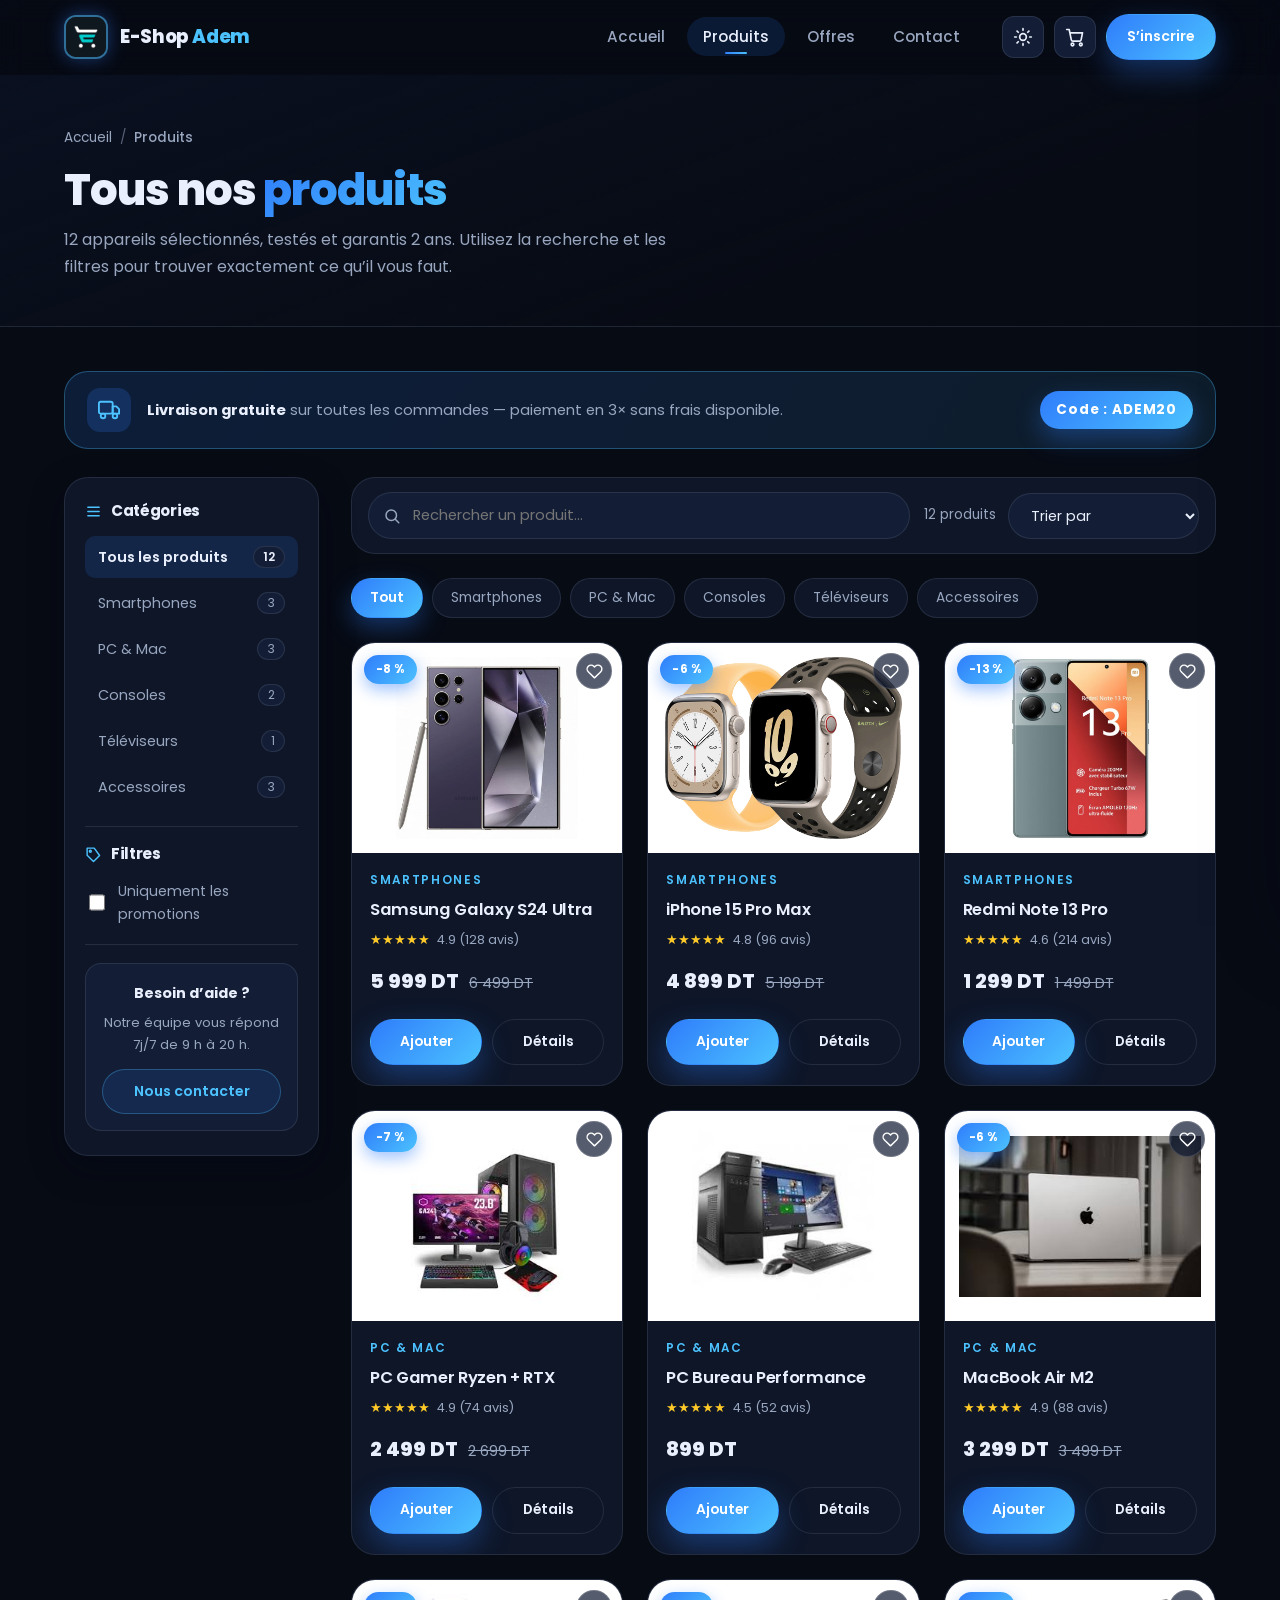
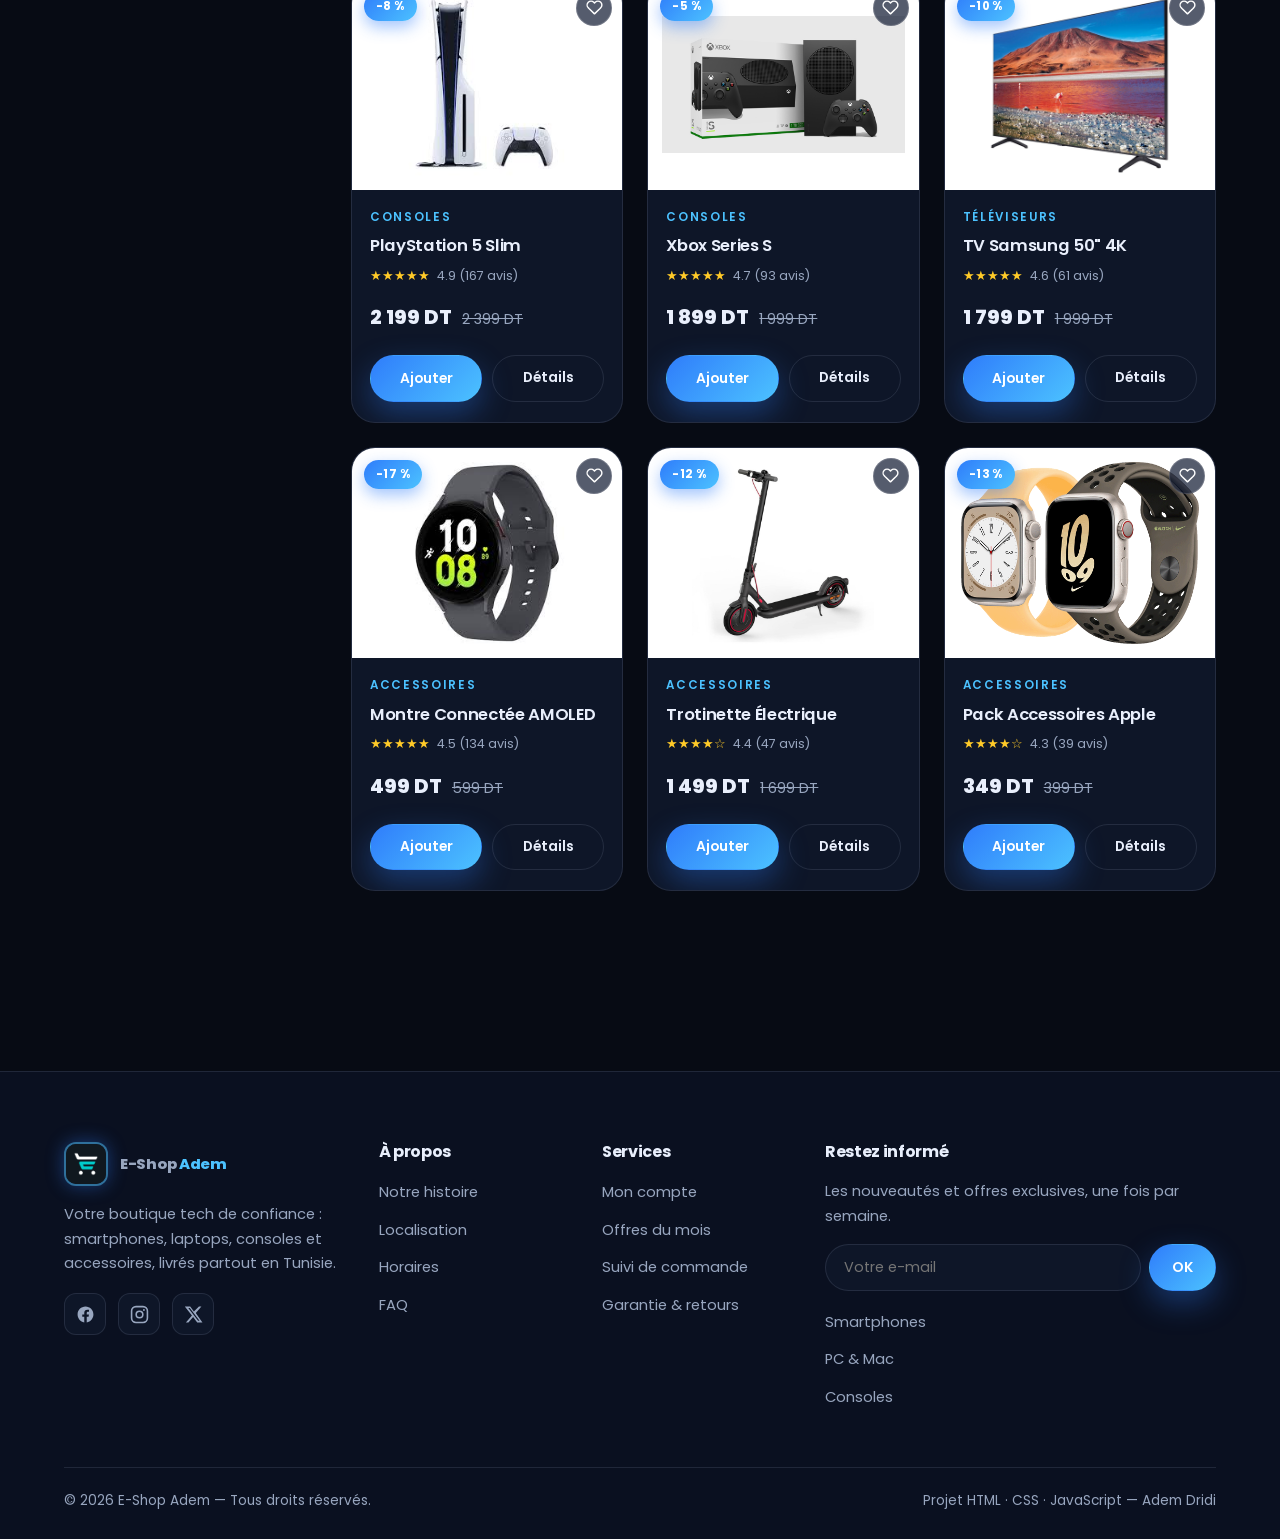
==== produits.html @ 3bc14417 "E-Shop Adem : boutique e-commerce HTML/CSS/JS (panier, filtres, theme, avis)" ====
<!DOCTYPE html>
<html lang="fr" data-theme="dark">
<head>
  <meta charset="UTF-8">
  <meta name="viewport" content="width=device-width, initial-scale=1.0">
  <title>Produits — E-Shop Adem</title>
  <meta name="description" content="Parcourez le catalogue E-Shop Adem : smartphones, PC & Mac, consoles, téléviseurs et accessoires. Filtrez, recherchez et ajoutez au panier.">
  <link rel="icon" href="images/logo.png" type="image/png">
  <link rel="stylesheet" href="css/styles.css">
  <script>try{var t=localStorage.getItem("eshop_theme");if(t)document.documentElement.dataset.theme=JSON.parse(t);}catch(e){}</script>
  <link rel="stylesheet" href="css/produits.css">
</head>
<body>

  <!-- ================= NAV ================= -->
  <nav class="navbar">
    <div class="container nav-inner">
      <a href="index.html" class="brand">
        <span class="brand-logo"><img src="images/logo.png" alt="Logo E-Shop Adem"></span>
        <span class="brand-name">E-Shop <span class="accent">Adem</span></span>
      </a>

      <ul class="nav-links">
        <li><a href="index.html">Accueil</a></li>
        <li><a class="active" href="produits.html">Produits</a></li>
        <li><a href="offre.html">Offres</a></li>
        <li><a href="#contact">Contact</a></li>
      </ul>

      <div class="nav-actions">
        <button class="icon-btn" id="themeToggle" aria-label="Changer de thème"></button>
        <button class="icon-btn" id="cartOpen" aria-label="Ouvrir le panier">
          <svg viewBox="0 0 24 24" fill="none" stroke="currentColor" stroke-width="2" stroke-linecap="round" stroke-linejoin="round"><circle cx="9" cy="21" r="1.6"/><circle cx="19" cy="21" r="1.6"/><path d="M2 3h3l2.6 12.4a2 2 0 0 0 2 1.6h7.7a2 2 0 0 0 2-1.6L21 7H6"/></svg>
          <span class="cart-badge" id="cartBadge">0</span>
        </button>
        <a href="inscription.html" class="btn btn-primary btn-sm">S’inscrire</a>
        <button class="icon-btn burger" id="burger" data-icon='<svg viewBox="0 0 24 24" fill="none" stroke="currentColor" stroke-width="2" stroke-linecap="round"><path d="M3 6h18M3 12h18M3 18h18"/></svg>' aria-label="Menu" aria-expanded="false">
          <svg viewBox="0 0 24 24" fill="none" stroke="currentColor" stroke-width="2" stroke-linecap="round"><path d="M3 6h18M3 12h18M3 18h18"/></svg>
        </button>
      </div>
    </div>
  </nav>

  <!-- ================= EN-TÊTE ================= -->
  <header class="page-head">
    <div class="container">
      <nav class="breadcrumb" aria-label="Fil d’ariane">
        <a href="index.html">Accueil</a><span>/</span><strong style="font-weight:500">Produits</strong>
      </nav>
      <h1>Tous nos <span class="grad-text">produits</span></h1>
      <p>12 appareils sélectionnés, testés et garantis 2 ans. Utilisez la recherche et les filtres pour trouver exactement ce qu’il vous faut.</p>
    </div>
  </header>

  <!-- ================= BOUTIQUE ================= -->
  <section class="section" style="padding-top:44px">
    <div class="container">

      <div class="shop-banner reveal">
        <span class="sb-ic">
          <svg viewBox="0 0 24 24" fill="none" stroke="currentColor" stroke-width="2" stroke-linecap="round" stroke-linejoin="round"><rect x="1" y="3" width="15" height="13" rx="2"/><path d="M16 8h4l3 3v5h-7z"/><circle cx="5.5" cy="18.5" r="2.5"/><circle cx="18.5" cy="18.5" r="2.5"/></svg>
        </span>
        <p><b>Livraison gratuite</b> sur toutes les commandes — paiement en 3× sans frais disponible.</p>
        <span class="sb-code">Code : ADEM20</span>
      </div>

      <div class="shop-layout">

        <!-- Sidebar -->
        <aside class="sidebar reveal">
          <h3>
            <svg viewBox="0 0 24 24" fill="none" stroke="currentColor" stroke-width="2" stroke-linecap="round" stroke-linejoin="round"><path d="M4 6h16M4 12h16M4 18h16"/></svg>
            Catégories
          </h3>
          <ul class="side-list">
            <li><button class="on" data-filter="all">Tous les produits <span class="n">12</span></button></li>
            <li><button data-filter="smartphones">Smartphones <span class="n">3</span></button></li>
            <li><button data-filter="pc">PC &amp; Mac <span class="n">3</span></button></li>
            <li><button data-filter="consoles">Consoles <span class="n">2</span></button></li>
            <li><button data-filter="tv">Téléviseurs <span class="n">1</span></button></li>
            <li><button data-filter="accessoires">Accessoires <span class="n">3</span></button></li>
          </ul>

          <div class="side-sep"></div>

          <h3>
            <svg viewBox="0 0 24 24" fill="none" stroke="currentColor" stroke-width="2" stroke-linecap="round" stroke-linejoin="round"><path d="M20.6 13.4 12 22l-9-9V3h10z"/><circle cx="7.5" cy="7.5" r="1.4"/></svg>
            Filtres
          </h3>
          <label class="side-promo">
            <input type="checkbox" id="promoOnly">
            Uniquement les promotions
          </label>

          <div class="side-sep"></div>

          <div class="side-help">
            <b>Besoin d’aide ?</b>
            <p>Notre équipe vous répond 7j/7 de 9 h à 20 h.</p>
            <a href="#contact" class="btn btn-soft btn-sm btn-block">Nous contacter</a>
          </div>
        </aside>

        <!-- Grille -->
        <div>
          <div class="toolbar">
            <div class="search-box">
              <svg viewBox="0 0 24 24" fill="none" stroke="currentColor" stroke-width="2" stroke-linecap="round"><circle cx="11" cy="11" r="7"/><path d="m21 21-4.3-4.3"/></svg>
              <input type="search" id="searchInput" placeholder="Rechercher un produit…" aria-label="Rechercher un produit">
            </div>
            <div class="toolbar-right">
              <span class="result-count" id="resultCount">12 produits</span>
              <select id="sortSelect" aria-label="Trier">
                <option value="default">Trier par</option>
                <option value="asc">Prix croissant</option>
                <option value="desc">Prix décroissant</option>
                <option value="name">Nom A → Z</option>
              </select>
            </div>
          </div>

          <div class="chips">
            <button class="chip on" data-filter="all">Tout</button>
            <button class="chip" data-filter="smartphones">Smartphones</button>
            <button class="chip" data-filter="pc">PC &amp; Mac</button>
            <button class="chip" data-filter="consoles">Consoles</button>
            <button class="chip" data-filter="tv">Téléviseurs</button>
            <button class="chip" data-filter="accessoires">Accessoires</button>
          </div>

          <div class="products-grid" id="productsGrid">

            <article class="product-card reveal" data-name="Samsung Galaxy S24 Ultra" data-cat="smartphones" data-price="5999" data-promo="1">
              <div class="pc-media">
                <span class="pc-badge">-8 %</span>
                <button class="pc-wish" type="button" aria-label="Favoris"><svg viewBox="0 0 24 24" fill="none" stroke="currentColor" stroke-width="2" stroke-linecap="round" stroke-linejoin="round"><path d="M20.8 4.6a5.5 5.5 0 0 0-7.8 0L12 5.7l-1-1.1a5.5 5.5 0 0 0-7.8 7.8l1 1.1L12 21l7.8-7.5 1-1.1a5.5 5.5 0 0 0 0-7.8z"/></svg></button>
                <a class="pc-link" href="produit.html?p=samsung" aria-label="Voir le produit"></a>
                <img src="images/samsung.jpg" alt="Samsung Galaxy S24 Ultra">
              </div>
              <div class="pc-body">
                <span class="pc-cat">Smartphones</span>
                <h3 class="pc-title">Samsung Galaxy S24 Ultra</h3>
                <div class="pc-rating"><span class="stars">★★★★★</span> 4.9 (128 avis)</div>
                <div class="pc-price"><span class="now">5 999 DT</span><span class="old">6 499 DT</span></div>
                <div class="pc-actions">
                  <button class="btn btn-primary" data-add-cart="samsung" data-name="Samsung Galaxy S24 Ultra" data-price="5999" data-img="images/samsung.jpg">Ajouter</button>
                  <a class="btn btn-ghost" href="produit.html?p=samsung">Détails</a>
                </div>
              </div>
            </article>

            <article class="product-card reveal" data-delay="1" data-name="iPhone 15 Pro Max" data-cat="smartphones" data-price="4899" data-promo="1">
              <div class="pc-media">
                <span class="pc-badge">-6 %</span>
                <button class="pc-wish" type="button" aria-label="Favoris"><svg viewBox="0 0 24 24" fill="none" stroke="currentColor" stroke-width="2" stroke-linecap="round" stroke-linejoin="round"><path d="M20.8 4.6a5.5 5.5 0 0 0-7.8 0L12 5.7l-1-1.1a5.5 5.5 0 0 0-7.8 7.8l1 1.1L12 21l7.8-7.5 1-1.1a5.5 5.5 0 0 0 0-7.8z"/></svg></button>
                <a class="pc-link" href="produit.html?p=iphone15" aria-label="Voir le produit"></a>
                <img src="images/apple.png" alt="iPhone 15 Pro Max">
              </div>
              <div class="pc-body">
                <span class="pc-cat">Smartphones</span>
                <h3 class="pc-title">iPhone 15 Pro Max</h3>
                <div class="pc-rating"><span class="stars">★★★★★</span> 4.8 (96 avis)</div>
                <div class="pc-price"><span class="now">4 899 DT</span><span class="old">5 199 DT</span></div>
                <div class="pc-actions">
                  <button class="btn btn-primary" data-add-cart="iphone15" data-name="iPhone 15 Pro Max" data-price="4899" data-img="images/apple.png">Ajouter</button>
                  <a class="btn btn-ghost" href="produit.html?p=iphone15">Détails</a>
                </div>
              </div>
            </article>

            <article class="product-card reveal" data-delay="2" data-name="Redmi Note 13 Pro" data-cat="smartphones" data-price="1299" data-promo="1">
              <div class="pc-media">
                <span class="pc-badge">-13 %</span>
                <button class="pc-wish" type="button" aria-label="Favoris"><svg viewBox="0 0 24 24" fill="none" stroke="currentColor" stroke-width="2" stroke-linecap="round" stroke-linejoin="round"><path d="M20.8 4.6a5.5 5.5 0 0 0-7.8 0L12 5.7l-1-1.1a5.5 5.5 0 0 0-7.8 7.8l1 1.1L12 21l7.8-7.5 1-1.1a5.5 5.5 0 0 0 0-7.8z"/></svg></button>
                <a class="pc-link" href="produit.html?p=redmi" aria-label="Voir le produit"></a>
                <img src="images/redmi.jpg" alt="Redmi Note 13 Pro">
              </div>
              <div class="pc-body">
                <span class="pc-cat">Smartphones</span>
                <h3 class="pc-title">Redmi Note 13 Pro</h3>
                <div class="pc-rating"><span class="stars">★★★★★</span> 4.6 (214 avis)</div>
                <div class="pc-price"><span class="now">1 299 DT</span><span class="old">1 499 DT</span></div>
                <div class="pc-actions">
                  <button class="btn btn-primary" data-add-cart="redmi" data-name="Redmi Note 13 Pro" data-price="1299" data-img="images/redmi.jpg">Ajouter</button>
                  <a class="btn btn-ghost" href="produit.html?p=redmi">Détails</a>
                </div>
              </div>
            </article>

            <article class="product-card reveal" data-delay="3" data-name="PC Gamer Ryzen + RTX" data-cat="pc" data-price="2499" data-promo="1">
              <div class="pc-media">
                <span class="pc-badge">-7 %</span>
                <button class="pc-wish" type="button" aria-label="Favoris"><svg viewBox="0 0 24 24" fill="none" stroke="currentColor" stroke-width="2" stroke-linecap="round" stroke-linejoin="round"><path d="M20.8 4.6a5.5 5.5 0 0 0-7.8 0L12 5.7l-1-1.1a5.5 5.5 0 0 0-7.8 7.8l1 1.1L12 21l7.8-7.5 1-1.1a5.5 5.5 0 0 0 0-7.8z"/></svg></button>
                <a class="pc-link" href="produit.html?p=pcgamer" aria-label="Voir le produit"></a>
                <img src="images/pc_gamer.jpeg" alt="PC Gamer Ryzen + RTX">
              </div>
              <div class="pc-body">
                <span class="pc-cat">PC &amp; Mac</span>
                <h3 class="pc-title">PC Gamer Ryzen + RTX</h3>
                <div class="pc-rating"><span class="stars">★★★★★</span> 4.9 (74 avis)</div>
                <div class="pc-price"><span class="now">2 499 DT</span><span class="old">2 699 DT</span></div>
                <div class="pc-actions">
                  <button class="btn btn-primary" data-add-cart="pcgamer" data-name="PC Gamer Ryzen + RTX" data-price="2499" data-img="images/pc_gamer.jpeg">Ajouter</button>
                  <a class="btn btn-ghost" href="produit.html?p=pcgamer">Détails</a>
                </div>
              </div>
            </article>

            <article class="product-card reveal" data-name="PC Bureau Performance" data-cat="pc" data-price="899" data-promo="0">
              <div class="pc-media">
                <button class="pc-wish" type="button" aria-label="Favoris"><svg viewBox="0 0 24 24" fill="none" stroke="currentColor" stroke-width="2" stroke-linecap="round" stroke-linejoin="round"><path d="M20.8 4.6a5.5 5.5 0 0 0-7.8 0L12 5.7l-1-1.1a5.5 5.5 0 0 0-7.8 7.8l1 1.1L12 21l7.8-7.5 1-1.1a5.5 5.5 0 0 0 0-7.8z"/></svg></button>
                <a class="pc-link" href="produit.html?p=pcbureau" aria-label="Voir le produit"></a>
                <img src="images/pc_bureau.jpeg" alt="PC Bureau Performance">
              </div>
              <div class="pc-body">
                <span class="pc-cat">PC &amp; Mac</span>
                <h3 class="pc-title">PC Bureau Performance</h3>
                <div class="pc-rating"><span class="stars">★★★★★</span> 4.5 (52 avis)</div>
                <div class="pc-price"><span class="now">899 DT</span></div>
                <div class="pc-actions">
                  <button class="btn btn-primary" data-add-cart="pcbureau" data-name="PC Bureau Performance" data-price="899" data-img="images/pc_bureau.jpeg">Ajouter</button>
                  <a class="btn btn-ghost" href="produit.html?p=pcbureau">Détails</a>
                </div>
              </div>
            </article>

            <article class="product-card reveal" data-delay="1" data-name="MacBook Air M2" data-cat="pc" data-price="3299" data-promo="1">
              <div class="pc-media">
                <span class="pc-badge">-6 %</span>
                <button class="pc-wish" type="button" aria-label="Favoris"><svg viewBox="0 0 24 24" fill="none" stroke="currentColor" stroke-width="2" stroke-linecap="round" stroke-linejoin="round"><path d="M20.8 4.6a5.5 5.5 0 0 0-7.8 0L12 5.7l-1-1.1a5.5 5.5 0 0 0-7.8 7.8l1 1.1L12 21l7.8-7.5 1-1.1a5.5 5.5 0 0 0 0-7.8z"/></svg></button>
                <a class="pc-link" href="produit.html?p=mac" aria-label="Voir le produit"></a>
                <img src="images/mac.jpeg" alt="MacBook Air M2">
              </div>
              <div class="pc-body">
                <span class="pc-cat">PC &amp; Mac</span>
                <h3 class="pc-title">MacBook Air M2</h3>
                <div class="pc-rating"><span class="stars">★★★★★</span> 4.9 (88 avis)</div>
                <div class="pc-price"><span class="now">3 299 DT</span><span class="old">3 499 DT</span></div>
                <div class="pc-actions">
                  <button class="btn btn-primary" data-add-cart="mac" data-name="MacBook Air M2" data-price="3299" data-img="images/mac.jpeg">Ajouter</button>
                  <a class="btn btn-ghost" href="produit.html?p=mac">Détails</a>
                </div>
              </div>
            </article>

            <article class="product-card reveal" data-delay="2" data-name="PlayStation 5 Slim" data-cat="consoles" data-price="2199" data-promo="1">
              <div class="pc-media">
                <span class="pc-badge">-8 %</span>
                <button class="pc-wish" type="button" aria-label="Favoris"><svg viewBox="0 0 24 24" fill="none" stroke="currentColor" stroke-width="2" stroke-linecap="round" stroke-linejoin="round"><path d="M20.8 4.6a5.5 5.5 0 0 0-7.8 0L12 5.7l-1-1.1a5.5 5.5 0 0 0-7.8 7.8l1 1.1L12 21l7.8-7.5 1-1.1a5.5 5.5 0 0 0 0-7.8z"/></svg></button>
                <a class="pc-link" href="produit.html?p=ps5" aria-label="Voir le produit"></a>
                <img src="images/play.jpeg" alt="PlayStation 5 Slim">
              </div>
              <div class="pc-body">
                <span class="pc-cat">Consoles</span>
                <h3 class="pc-title">PlayStation 5 Slim</h3>
                <div class="pc-rating"><span class="stars">★★★★★</span> 4.9 (167 avis)</div>
                <div class="pc-price"><span class="now">2 199 DT</span><span class="old">2 399 DT</span></div>
                <div class="pc-actions">
                  <button class="btn btn-primary" data-add-cart="ps5" data-name="PlayStation 5 Slim" data-price="2199" data-img="images/play.jpeg">Ajouter</button>
                  <a class="btn btn-ghost" href="produit.html?p=ps5">Détails</a>
                </div>
              </div>
            </article>

            <article class="product-card reveal" data-delay="3" data-name="Xbox Series S" data-cat="consoles" data-price="1899" data-promo="1">
              <div class="pc-media">
                <span class="pc-badge">-5 %</span>
                <button class="pc-wish" type="button" aria-label="Favoris"><svg viewBox="0 0 24 24" fill="none" stroke="currentColor" stroke-width="2" stroke-linecap="round" stroke-linejoin="round"><path d="M20.8 4.6a5.5 5.5 0 0 0-7.8 0L12 5.7l-1-1.1a5.5 5.5 0 0 0-7.8 7.8l1 1.1L12 21l7.8-7.5 1-1.1a5.5 5.5 0 0 0 0-7.8z"/></svg></button>
                <a class="pc-link" href="produit.html?p=xbox" aria-label="Voir le produit"></a>
                <img src="images/xbox.jpg" alt="Xbox Series S">
              </div>
              <div class="pc-body">
                <span class="pc-cat">Consoles</span>
                <h3 class="pc-title">Xbox Series S</h3>
                <div class="pc-rating"><span class="stars">★★★★★</span> 4.7 (93 avis)</div>
                <div class="pc-price"><span class="now">1 899 DT</span><span class="old">1 999 DT</span></div>
                <div class="pc-actions">
                  <button class="btn btn-primary" data-add-cart="xbox" data-name="Xbox Series S" data-price="1899" data-img="images/xbox.jpg">Ajouter</button>
                  <a class="btn btn-ghost" href="produit.html?p=xbox">Détails</a>
                </div>
              </div>
            </article>

            <article class="product-card reveal" data-name="TV Samsung 50 pouces 4K" data-cat="tv" data-price="1799" data-promo="1">
              <div class="pc-media">
                <span class="pc-badge">-10 %</span>
                <button class="pc-wish" type="button" aria-label="Favoris"><svg viewBox="0 0 24 24" fill="none" stroke="currentColor" stroke-width="2" stroke-linecap="round" stroke-linejoin="round"><path d="M20.8 4.6a5.5 5.5 0 0 0-7.8 0L12 5.7l-1-1.1a5.5 5.5 0 0 0-7.8 7.8l1 1.1L12 21l7.8-7.5 1-1.1a5.5 5.5 0 0 0 0-7.8z"/></svg></button>
                <a class="pc-link" href="produit.html?p=tv" aria-label="Voir le produit"></a>
                <img src="images/tv.jpg" alt="TV Samsung 50 pouces 4K">
              </div>
              <div class="pc-body">
                <span class="pc-cat">Téléviseurs</span>
                <h3 class="pc-title">TV Samsung 50" 4K</h3>
                <div class="pc-rating"><span class="stars">★★★★★</span> 4.6 (61 avis)</div>
                <div class="pc-price"><span class="now">1 799 DT</span><span class="old">1 999 DT</span></div>
                <div class="pc-actions">
                  <button class="btn btn-primary" data-add-cart="tv" data-name="TV Samsung 50&quot; 4K" data-price="1799" data-img="images/tv.jpg">Ajouter</button>
                  <a class="btn btn-ghost" href="produit.html?p=tv">Détails</a>
                </div>
              </div>
            </article>

            <article class="product-card reveal" data-delay="1" data-name="Montre Connectée AMOLED" data-cat="accessoires" data-price="499" data-promo="1">
              <div class="pc-media">
                <span class="pc-badge">-17 %</span>
                <button class="pc-wish" type="button" aria-label="Favoris"><svg viewBox="0 0 24 24" fill="none" stroke="currentColor" stroke-width="2" stroke-linecap="round" stroke-linejoin="round"><path d="M20.8 4.6a5.5 5.5 0 0 0-7.8 0L12 5.7l-1-1.1a5.5 5.5 0 0 0-7.8 7.8l1 1.1L12 21l7.8-7.5 1-1.1a5.5 5.5 0 0 0 0-7.8z"/></svg></button>
                <a class="pc-link" href="produit.html?p=montre" aria-label="Voir le produit"></a>
                <img src="images/watch.jpeg" alt="Montre Connectée">
              </div>
              <div class="pc-body">
                <span class="pc-cat">Accessoires</span>
                <h3 class="pc-title">Montre Connectée AMOLED</h3>
                <div class="pc-rating"><span class="stars">★★★★★</span> 4.5 (134 avis)</div>
                <div class="pc-price"><span class="now">499 DT</span><span class="old">599 DT</span></div>
                <div class="pc-actions">
                  <button class="btn btn-primary" data-add-cart="montre" data-name="Montre Connectée AMOLED" data-price="499" data-img="images/watch.jpeg">Ajouter</button>
                  <a class="btn btn-ghost" href="produit.html?p=montre">Détails</a>
                </div>
              </div>
            </article>

            <article class="product-card reveal" data-delay="2" data-name="Trotinette Électrique" data-cat="accessoires" data-price="1499" data-promo="1">
              <div class="pc-media">
                <span class="pc-badge">-12 %</span>
                <button class="pc-wish" type="button" aria-label="Favoris"><svg viewBox="0 0 24 24" fill="none" stroke="currentColor" stroke-width="2" stroke-linecap="round" stroke-linejoin="round"><path d="M20.8 4.6a5.5 5.5 0 0 0-7.8 0L12 5.7l-1-1.1a5.5 5.5 0 0 0-7.8 7.8l1 1.1L12 21l7.8-7.5 1-1.1a5.5 5.5 0 0 0 0-7.8z"/></svg></button>
                <a class="pc-link" href="produit.html?p=trotinette" aria-label="Voir le produit"></a>
                <img src="images/trotinette.jpg" alt="Trotinette Électrique">
              </div>
              <div class="pc-body">
                <span class="pc-cat">Accessoires</span>
                <h3 class="pc-title">Trotinette Électrique</h3>
                <div class="pc-rating"><span class="stars">★★★★☆</span> 4.4 (47 avis)</div>
                <div class="pc-price"><span class="now">1 499 DT</span><span class="old">1 699 DT</span></div>
                <div class="pc-actions">
                  <button class="btn btn-primary" data-add-cart="trotinette" data-name="Trotinette Électrique" data-price="1499" data-img="images/trotinette.jpg">Ajouter</button>
                  <a class="btn btn-ghost" href="produit.html?p=trotinette">Détails</a>
                </div>
              </div>
            </article>

            <article class="product-card reveal" data-delay="3" data-name="Pack Accessoires Apple" data-cat="accessoires" data-price="349" data-promo="1">
              <div class="pc-media">
                <span class="pc-badge">-13 %</span>
                <button class="pc-wish" type="button" aria-label="Favoris"><svg viewBox="0 0 24 24" fill="none" stroke="currentColor" stroke-width="2" stroke-linecap="round" stroke-linejoin="round"><path d="M20.8 4.6a5.5 5.5 0 0 0-7.8 0L12 5.7l-1-1.1a5.5 5.5 0 0 0-7.8 7.8l1 1.1L12 21l7.8-7.5 1-1.1a5.5 5.5 0 0 0 0-7.8z"/></svg></button>
                <a class="pc-link" href="produit.html?p=accessoires" aria-label="Voir le produit"></a>
                <img src="images/apple.png" alt="Pack Accessoires Apple">
              </div>
              <div class="pc-body">
                <span class="pc-cat">Accessoires</span>
                <h3 class="pc-title">Pack Accessoires Apple</h3>
                <div class="pc-rating"><span class="stars">★★★★☆</span> 4.3 (39 avis)</div>
                <div class="pc-price"><span class="now">349 DT</span><span class="old">399 DT</span></div>
                <div class="pc-actions">
                  <button class="btn btn-primary" data-add-cart="accessoires" data-name="Pack Accessoires Apple" data-price="349" data-img="images/apple.png">Ajouter</button>
                  <a class="btn btn-ghost" href="produit.html?p=accessoires">Détails</a>
                </div>
              </div>
            </article>

          </div>

          <div class="no-results" id="noResults">
            <div class="ic"><svg viewBox="0 0 24 24" fill="none" stroke="currentColor" stroke-width="2" stroke-linecap="round"><circle cx="11" cy="11" r="7"/><path d="m21 21-4.3-4.3"/></svg></div>
            <h3>Aucun produit trouvé</h3>
            <p>Essayez un autre mot-clé ou réinitialisez les filtres.</p>
            <button class="btn btn-soft btn-sm" style="margin-top:16px" onclick="document.querySelector('[data-filter=all]').click(); document.getElementById('searchInput').value='';">Réinitialiser</button>
          </div>
        </div>
      </div>
    </div>
  </section>

  <!-- ================= FOOTER ================= -->
  <footer class="footer" id="contact">
    <div class="container">
      <div class="footer-grid">
        <div>
          <a href="index.html" class="brand">
            <span class="brand-logo"><img src="images/logo.png" alt="Logo"></span>
            <span class="brand-name">E-Shop <span class="accent">Adem</span></span>
          </a>
          <p>Votre boutique tech de confiance : smartphones, laptops, consoles et accessoires, livrés partout en Tunisie.</p>
          <div class="socials" style="margin-top:18px">
            <a href="#" aria-label="Facebook"><svg viewBox="0 0 24 24" fill="currentColor"><path d="M22 12.06C22 6.5 17.52 2 12 2S2 6.5 2 12.06c0 5.02 3.66 9.18 8.44 9.94v-7.03H7.9v-2.91h2.54V9.85c0-2.52 1.49-3.91 3.77-3.91 1.09 0 2.24.2 2.24.2v2.47h-1.26c-1.24 0-1.63.78-1.63 1.57v1.89h2.78l-.44 2.91h-2.34V22c4.78-.76 8.44-4.92 8.44-9.94z"/></svg></a>
            <a href="#" aria-label="Instagram"><svg viewBox="0 0 24 24" fill="none" stroke="currentColor" stroke-width="2" stroke-linecap="round" stroke-linejoin="round"><rect x="2" y="2" width="20" height="20" rx="5.5"/><circle cx="12" cy="12" r="4.2"/><circle cx="17.6" cy="6.4" r="1.2" fill="currentColor" stroke="none"/></svg></a>
            <a href="#" aria-label="Twitter"><svg viewBox="0 0 24 24" fill="currentColor"><path d="M18.9 2H22l-7.1 8.1L23.3 22h-6.6l-5.2-6.8L5.6 22H2.4l7.6-8.7L1 2h6.8l4.7 6.2L18.9 2zm-1.1 18h1.8L7.3 3.9H5.4L17.8 20z"/></svg></a>
          </div>
        </div>
        <div>
          <h4>À propos</h4>
          <ul>
            <li><a href="#">Notre histoire</a></li>
            <li><a href="#">Localisation</a></li>
            <li><a href="#">Horaires</a></li>
            <li><a href="#">FAQ</a></li>
          </ul>
        </div>
        <div>
          <h4>Services</h4>
          <ul>
            <li><a href="compte.html">Mon compte</a></li>
            <li><a href="offre.html">Offres du mois</a></li>
            <li><a href="#">Suivi de commande</a></li>
            <li><a href="#">Garantie &amp; retours</a></li>
          </ul>
        </div>
        <div>
          <h4>Restez informé</h4>
          <p>Les nouveautés et offres exclusives, une fois par semaine.</p>
          <form class="newsletter" id="newsletterForm">
            <input type="email" placeholder="Votre e-mail" aria-label="Votre e-mail" required>
            <button class="btn btn-primary btn-sm" type="submit">OK</button>
          </form>
          <ul style="margin-top:18px">
            <li><a href="produits.html?cat=smartphones">Smartphones</a></li>
            <li><a href="produits.html?cat=pc">PC &amp; Mac</a></li>
            <li><a href="produits.html?cat=consoles">Consoles</a></li>
          </ul>
        </div>
      </div>
      <div class="footer-bottom">
        <span>© <span data-year>2026</span> E-Shop Adem — Tous droits réservés.</span>
        <span>Projet HTML · CSS · JavaScript — Adem Dridi</span>
      </div>
    </div>
  </footer>

  <script src="js/main.js"></script>
</body>
</html>
---- css/styles.css ----
@import url('https://fonts.googleapis.com/css2?family=Poppins:wght@300;400;500;600;700;800&display=swap');

/* =========================================================
   E-SHOP ADEM — Design system (dark + blue accent)
   ========================================================= */

/* ---------- 1. Tokens ---------- */
:root{
  --bg:#070b14;
  --bg-soft:#0a1020;
  --surface:#0e1628;
  --surface-2:#131e36;
  --line:rgba(148,163,184,.16);
  --text:#e9effc;
  --muted:#98a6bf;
  --primary:#2f7dfb;
  --primary-2:#4cc2ff;
  --grad:linear-gradient(135deg,#2f7dfb 0%,#4cc2ff 100%);
  --ok:#2fd39a;
  --danger:#ff5f7e;
  --warn:#ffb020;
  --star:#ffca28;

  --r-sm:10px; --r-md:16px; --r-lg:24px; --r-xl:32px;
  --nav-h:74px;
  --shadow-1:0 12px 34px rgba(2,6,23,.45);
  --shadow-2:0 26px 70px rgba(2,6,23,.60);
  --ring:0 0 0 4px rgba(47,125,251,.22);
  --tr:.28s cubic-bezier(.4,0,.2,1);
  --container:1200px;
}

[data-theme="light"]{
  --bg:#f2f6fd;
  --bg-soft:#eaf1fb;
  --surface:#ffffff;
  --surface-2:#f6f9ff;
  --line:rgba(13,29,60,.12);
  --text:#0d1730;
  --muted:#5a6883;
  --shadow-1:0 12px 34px rgba(13,29,60,.10);
  --shadow-2:0 26px 70px rgba(13,29,60,.16);
}

/* ---------- 2. Base ---------- */
*,*::before,*::after{box-sizing:border-box}
html{scroll-behavior:smooth}
body{
  margin:0;
  font-family:'Poppins','Segoe UI',Tahoma,Geneva,Verdana,sans-serif;
  background:var(--bg);
  color:var(--text);
  line-height:1.65;
  -webkit-font-smoothing:antialiased;
  transition:background-color .35s ease,color .35s ease;
  overflow-x:hidden;
}
img{max-width:100%;display:block}
a{color:inherit;text-decoration:none}
button,input,select,textarea{font-family:inherit;font-size:inherit;color:inherit}
ul{margin:0;padding:0;list-style:none}
h1,h2,h3,h4{line-height:1.2;margin:0;font-weight:700;letter-spacing:-.02em}
p{margin:0}
::selection{background:rgba(47,125,251,.35)}

.container{width:100%;max-width:var(--container);margin-inline:auto;padding-inline:24px}
.section{padding:90px 0}
.section-head{max-width:680px;margin:0 auto 46px;text-align:center}
.eyebrow{
  display:inline-flex;align-items:center;gap:8px;
  font-size:.78rem;font-weight:600;letter-spacing:.16em;text-transform:uppercase;
  color:var(--primary-2);
  background:rgba(47,125,251,.12);
  border:1px solid rgba(76,194,255,.28);
  padding:7px 16px;border-radius:999px;margin-bottom:18px;
}
[data-theme="light"] .eyebrow{color:#1552c4;background:rgba(47,125,251,.09)}
.section-title{font-size:clamp(1.75rem,3.4vw,2.6rem);font-weight:800}
.section-sub{color:var(--muted);margin-top:14px;font-size:1.02rem}
.grad-text{background:var(--grad);-webkit-background-clip:text;background-clip:text;color:transparent}

/* ---------- 3. Buttons ---------- */
.btn{
  --btn-bg:var(--surface-2);
  display:inline-flex;align-items:center;justify-content:center;gap:10px;
  padding:14px 28px;border:1px solid transparent;border-radius:999px;
  font-weight:600;font-size:.97rem;cursor:pointer;white-space:nowrap;
  transition:transform var(--tr),box-shadow var(--tr),background-color var(--tr),border-color var(--tr),color var(--tr);
}
.btn:active{transform:translateY(1px) scale(.99)}
.btn-primary{background:var(--grad);color:#fff;box-shadow:0 12px 30px rgba(47,125,251,.35)}
.btn-primary:hover{transform:translateY(-3px);box-shadow:0 18px 40px rgba(47,125,251,.48)}
.btn-ghost{background:transparent;border-color:var(--line);color:var(--text)}
.btn-ghost:hover{border-color:var(--primary);color:var(--primary-2);transform:translateY(-3px)}
.btn-soft{background:rgba(47,125,251,.12);color:var(--primary-2);border-color:rgba(76,194,255,.3)}
.btn-soft:hover{background:rgba(47,125,251,.2);transform:translateY(-3px)}
[data-theme="light"] .btn-soft{color:#1552c4}
.btn-sm{padding:10px 20px;font-size:.88rem}
.btn-block{width:100%}
.btn svg{width:18px;height:18px}

/* ---------- 4. Navbar ---------- */
.navbar{
  position:sticky;top:0;z-index:120;
  background:rgba(7,11,20,.72);
  backdrop-filter:blur(14px);-webkit-backdrop-filter:blur(14px);
  border-bottom:1px solid transparent;
  transition:background-color var(--tr),border-color var(--tr),box-shadow var(--tr);
}
[data-theme="light"] .navbar{background:rgba(255,255,255,.82)}
.navbar.scrolled{border-color:var(--line);box-shadow:0 10px 30px rgba(2,6,23,.35)}
.nav-inner{display:flex;align-items:center;gap:26px;height:var(--nav-h)}
.brand{display:flex;align-items:center;gap:12px;font-weight:800;font-size:1.15rem;letter-spacing:-.02em}
.brand-logo{
  width:44px;height:44px;border-radius:12px;overflow:hidden;
  border:2px solid rgba(76,194,255,.5);box-shadow:0 0 18px rgba(47,125,251,.4);
  display:grid;place-items:center;background:var(--surface-2);flex:none;
}
.brand-logo img{width:100%;height:100%;object-fit:cover}
.brand .accent{color:var(--primary-2)}
.nav-links{display:flex;align-items:center;gap:6px;margin-left:auto}
.nav-links a{
  position:relative;padding:9px 16px;border-radius:999px;
  font-size:.95rem;font-weight:500;color:var(--muted);
  transition:color var(--tr),background-color var(--tr);
}
.nav-links a::after{
  content:"";position:absolute;left:50%;bottom:2px;width:0;height:2px;border-radius:2px;
  background:var(--grad);transform:translateX(-50%);transition:width var(--tr);
}
.nav-links a:hover{color:var(--text)}
.nav-links a:hover::after{width:22px}
.nav-links a.active{color:var(--text);background:rgba(47,125,251,.14)}
.nav-links a.active::after{width:22px}
.nav-actions{display:flex;align-items:center;gap:10px}
.icon-btn{
  position:relative;width:42px;height:42px;border-radius:12px;
  background:var(--surface-2);border:1px solid var(--line);
  display:grid;place-items:center;cursor:pointer;color:var(--text);
  transition:transform var(--tr),border-color var(--tr),background-color var(--tr);
}
.icon-btn:hover{transform:translateY(-2px);border-color:var(--primary);color:var(--primary-2)}
.icon-btn svg{width:20px;height:20px}
.cart-badge{
  position:absolute;top:-7px;right:-7px;min-width:21px;height:21px;padding:0 5px;
  border-radius:999px;background:var(--grad);color:#fff;
  font-size:.72rem;font-weight:700;display:grid;place-items:center;
  border:2px solid var(--bg);transform:scale(0);transition:transform .3s cubic-bezier(.34,1.56,.64,1);
}
.cart-badge.show{transform:scale(1)}
.burger{display:none}

/* mobile menu */
@media (max-width:940px){
  .nav-links{
    position:fixed;inset:var(--nav-h) 0 auto 0;
    flex-direction:column;align-items:stretch;gap:4px;
    background:var(--surface);border-bottom:1px solid var(--line);
    padding:18px 24px 26px;margin:0;
    box-shadow:var(--shadow-2);
    clip-path:inset(0 0 100% 0);opacity:0;pointer-events:none;
    transition:clip-path .35s ease,opacity .3s ease;
  }
  .nav-links.open{clip-path:inset(0 0 0 0);opacity:1;pointer-events:auto}
  .nav-links a{padding:13px 16px;font-size:1.02rem;border-radius:12px}
  .nav-links a::after{display:none}
  .burger{display:grid}
  .nav-actions .btn{display:none}
}
@media (max-width:520px){
  .brand-name{font-size:1rem}
  .nav-actions{gap:7px}
  .icon-btn{width:38px;height:38px}
}

/* ---------- 5. Hero ---------- */
.hero{position:relative;overflow:hidden;padding:70px 0 90px;isolation:isolate}
.hero-bg{position:absolute;inset:0;z-index:-1;pointer-events:none}
.blob{position:absolute;border-radius:50%;filter:blur(90px);opacity:.5}
.blob.b1{width:520px;height:520px;top:-160px;left:-120px;background:radial-gradient(circle,#2f7dfb,transparent 65%);animation:float1 16s ease-in-out infinite}
.blob.b2{width:460px;height:460px;bottom:-180px;right:-100px;background:radial-gradient(circle,#4cc2ff,transparent 65%);animation:float2 18s ease-in-out infinite}
.grid-lines{
  position:absolute;inset:0;
  background-image:linear-gradient(rgba(148,163,184,.07) 1px,transparent 1px),linear-gradient(90deg,rgba(148,163,184,.07) 1px,transparent 1px);
  background-size:64px 64px;
  -webkit-mask-image:radial-gradient(ellipse at 50% 40%,#000 30%,transparent 78%);
  mask-image:radial-gradient(ellipse at 50% 40%,#000 30%,transparent 78%);
}
@keyframes float1{0%,100%{transform:translate(0,0)}50%{transform:translate(50px,40px)}}
@keyframes float2{0%,100%{transform:translate(0,0)}50%{transform:translate(-50px,-30px)}}

.hero-inner{display:grid;grid-template-columns:1.05fr .95fr;gap:50px;align-items:center}
.hero-copy h1{font-size:clamp(2.2rem,5vw,3.7rem);font-weight:800;margin-bottom:20px}
.lead{color:var(--muted);font-size:1.08rem;max-width:520px}
.hero-cta{display:flex;flex-wrap:wrap;gap:14px;margin-top:32px}
.hero-points{display:flex;flex-wrap:wrap;gap:20px 28px;margin-top:36px}
.hero-points li{display:flex;align-items:center;gap:9px;font-size:.9rem;color:var(--muted)}
.hero-points svg{width:18px;height:18px;color:var(--ok);flex:none}

.hero-visual{position:relative;min-height:440px}
.hero-card{
  position:absolute;margin:0;background:var(--surface);border:1px solid var(--line);
  border-radius:var(--r-lg);padding:14px;box-shadow:var(--shadow-2);
  transition:transform var(--tr);
}
.hero-card img{width:100%;height:150px;object-fit:cover;border-radius:14px;background:#fff}
.hero-card figcaption{font-size:.85rem;color:var(--muted);margin-top:10px;text-align:center}
.hero-card figcaption b{display:block;color:var(--text);font-size:1.02rem}
.hero-card.c1{width:56%;top:0;left:0;animation:bob 6s ease-in-out infinite}
.hero-card.c2{width:50%;top:26%;right:0;animation:bob 7s ease-in-out .6s infinite}
.hero-card.c3{width:54%;bottom:0;left:16%;animation:bob 6.5s ease-in-out 1.1s infinite}
.hero-card:hover{transform:scale(1.04) rotate(0deg);z-index:3}
@keyframes bob{0%,100%{transform:translateY(0)}50%{transform:translateY(-16px)}}
.hero-chip{
  position:absolute;z-index:4;background:var(--surface);border:1px solid var(--line);
  border-radius:999px;padding:9px 16px;font-size:.82rem;font-weight:600;
  box-shadow:var(--shadow-1);display:flex;align-items:center;gap:8px;
}
.hero-chip.chip1{top:8%;right:6%;color:var(--ok)}
.hero-chip.chip2{bottom:12%;left:-4%;color:var(--warn)}
.hero-chip .dot{width:8px;height:8px;border-radius:50%;background:currentColor;box-shadow:0 0 10px currentColor}

@media (max-width:940px){
  .hero-inner{grid-template-columns:1fr;gap:70px}
  .hero-copy{text-align:center}
  .lead{margin-inline:auto}
  .hero-cta,.hero-points{justify-content:center}
  .hero-visual{min-height:400px;max-width:520px;margin-inline:auto;width:100%}
}
@media (max-width:560px){
  .hero-card img{height:110px}
  .hero-visual{min-height:340px}
}

/* ---------- 6. Stats ---------- */
.stats{padding:0 0 20px}
.stats-grid{
  display:grid;grid-template-columns:repeat(4,1fr);gap:20px;
  background:var(--surface);border:1px solid var(--line);
  border-radius:var(--r-xl);padding:34px 26px;box-shadow:var(--shadow-1);
}
.stat{text-align:center;padding:8px 6px}
.stat-num{font-size:clamp(1.7rem,3vw,2.4rem);font-weight:800;background:var(--grad);-webkit-background-clip:text;background-clip:text;color:transparent}
.stat-label{color:var(--muted);font-size:.88rem;margin-top:4px}
@media (max-width:760px){.stats-grid{grid-template-columns:repeat(2,1fr);gap:26px 12px}}

/* ---------- 7. Category cards ---------- */
.cat-grid{display:grid;grid-template-columns:repeat(auto-fit,minmax(190px,1fr));gap:20px}
.cat-card{
  position:relative;overflow:hidden;border-radius:var(--r-lg);
  background:var(--surface);border:1px solid var(--line);
  padding:22px;display:flex;flex-direction:column;gap:14px;
  transition:transform var(--tr),border-color var(--tr),box-shadow var(--tr);
}
.cat-card:hover{transform:translateY(-8px);border-color:rgba(76,194,255,.5);box-shadow:var(--shadow-2)}
.cat-card .thumb{height:120px;border-radius:14px;overflow:hidden;background:#fff}
.cat-card .thumb img{width:100%;height:100%;object-fit:cover;transition:transform .5s ease}
.cat-card:hover .thumb img{transform:scale(1.08)}
.cat-card h3{font-size:1rem;font-weight:600}
.cat-card span{font-size:.82rem;color:var(--muted)}
.cat-card .go{margin-top:auto;font-size:.85rem;font-weight:600;color:var(--primary-2);display:flex;align-items:center;gap:6px}
.cat-card:hover .go{gap:11px}
.cat-card .go svg{width:15px;height:15px;transition:transform var(--tr)}

/* ---------- 8. Product cards ---------- */
.products-grid{display:grid;grid-template-columns:repeat(auto-fill,minmax(255px,1fr));gap:24px}
.product-card{
  position:relative;display:flex;flex-direction:column;
  background:var(--surface);border:1px solid var(--line);
  border-radius:var(--r-lg);overflow:hidden;
  transition:transform var(--tr),border-color var(--tr),box-shadow var(--tr);
}
.product-card:hover{transform:translateY(-9px);border-color:rgba(76,194,255,.45);box-shadow:var(--shadow-2)}
.pc-media{position:relative;height:210px;background:#fff;overflow:hidden}
.pc-media img{width:100%;height:100%;object-fit:contain;padding:14px;transition:transform .5s ease}
.product-card:hover .pc-media img{transform:scale(1.07)}
.pc-badge{
  position:absolute;top:12px;left:12px;z-index:2;
  background:var(--grad);color:#fff;font-size:.72rem;font-weight:700;
  padding:5px 12px;border-radius:999px;letter-spacing:.04em;
  box-shadow:0 6px 16px rgba(47,125,251,.45);
}
.pc-badge.is-new{background:linear-gradient(135deg,#2fd39a,#4cc2ff)}
.pc-wish{
  position:absolute;top:10px;right:10px;z-index:2;width:36px;height:36px;border-radius:50%;
  background:rgba(13,23,48,.7);border:1px solid rgba(255,255,255,.16);color:#fff;
  display:grid;place-items:center;cursor:pointer;transition:var(--tr);
}
.pc-wish:hover,.pc-wish.on{background:var(--danger);border-color:var(--danger);transform:scale(1.1)}
.pc-wish svg{width:17px;height:17px}
.pc-body{padding:18px 18px 20px;display:flex;flex-direction:column;gap:9px;flex:1}
.pc-cat{font-size:.74rem;letter-spacing:.14em;text-transform:uppercase;color:var(--primary-2);font-weight:600}
[data-theme="light"] .pc-cat{color:#1552c4}
.pc-title{font-size:1.04rem;font-weight:600}
.pc-rating{display:flex;align-items:center;gap:7px;font-size:.8rem;color:var(--muted)}
.stars{display:inline-flex;gap:2px;color:var(--star)}
.stars svg{width:14px;height:14px}
.pc-price{display:flex;align-items:baseline;gap:10px;margin-top:auto;padding-top:6px}
.pc-price .now{font-size:1.25rem;font-weight:800;color:var(--text)}
.pc-price .old{font-size:.9rem;color:var(--muted);text-decoration:line-through}
.pc-actions{display:flex;gap:10px;margin-top:12px}
.pc-actions .btn{flex:1;padding:11px 14px;font-size:.86rem}
.pc-link{
  position:absolute;inset:0;z-index:1;border-radius:var(--r-lg);
}
.pc-actions{position:relative;z-index:3}

/* ---------- 9. Features ---------- */
.features-grid{display:grid;grid-template-columns:repeat(auto-fit,minmax(240px,1fr));gap:20px}
.feature{
  background:var(--surface);border:1px solid var(--line);border-radius:var(--r-lg);
  padding:28px 24px;transition:transform var(--tr),border-color var(--tr);
}
.feature:hover{transform:translateY(-7px);border-color:rgba(76,194,255,.45)}
.feature .ico{
  width:52px;height:52px;border-radius:15px;display:grid;place-items:center;
  background:rgba(47,125,251,.14);border:1px solid rgba(76,194,255,.3);color:var(--primary-2);
  margin-bottom:18px;
}
.feature .ico svg{width:24px;height:24px}
.feature h3{font-size:1.06rem;margin-bottom:8px}
.feature p{color:var(--muted);font-size:.92rem}

/* ---------- 10. CTA banner ---------- */
.cta{
  position:relative;overflow:hidden;border-radius:var(--r-xl);
  background:linear-gradient(120deg,#123a86 0%,#2f7dfb 55%,#4cc2ff 100%);
  padding:56px 48px;color:#fff;display:flex;flex-wrap:wrap;
  align-items:center;justify-content:space-between;gap:28px;
  box-shadow:0 30px 70px rgba(47,125,251,.35);
}
.cta::after{
  content:"";position:absolute;inset:0;
  background:radial-gradient(circle at 85% 20%,rgba(255,255,255,.25),transparent 45%);
}
.cta > *{position:relative;z-index:1}
.cta h2{font-size:clamp(1.5rem,3vw,2.2rem);font-weight:800}
.cta p{opacity:.9;margin-top:10px;max-width:520px}
.cta .btn{background:#fff;color:#12326e}
.cta .btn:hover{transform:translateY(-3px);box-shadow:0 18px 40px rgba(0,0,0,.28)}
@media (max-width:700px){.cta{padding:38px 26px}}

/* ---------- 11. Footer ---------- */
.footer{background:var(--bg-soft);border-top:1px solid var(--line);padding:70px 0 26px;margin-top:90px}
.footer-grid{display:grid;grid-template-columns:1.5fr 1fr 1fr 1.4fr;gap:40px}
.footer h4{font-size:1rem;margin-bottom:18px}
.footer p,.footer a{color:var(--muted);font-size:.92rem}
.footer li{margin-bottom:11px}
.footer a{transition:color var(--tr),padding-left var(--tr)}
.footer a:hover{color:var(--primary-2);padding-left:5px}
.footer .brand{margin-bottom:16px}
.newsletter{display:flex;gap:8px;margin-top:16px}
.newsletter input{
  flex:1;min-width:0;background:var(--surface);border:1px solid var(--line);
  border-radius:999px;padding:12px 18px;font-size:.9rem;transition:border-color var(--tr),box-shadow var(--tr);
}
.newsletter input:focus{outline:none;border-color:var(--primary);box-shadow:var(--ring)}
.newsletter .btn{padding:12px 22px}
.socials{display:flex;gap:12px;margin-top:6px}
.socials a{
  width:42px;height:42px;border-radius:12px;display:grid;place-items:center;
  background:var(--surface);border:1px solid var(--line);overflow:hidden;
  transition:transform var(--tr),border-color var(--tr);
}
.socials a:hover{transform:translateY(-4px);border-color:var(--primary);padding-left:0}
.socials img{width:22px;height:22px;object-fit:contain}
.socials svg{width:19px;height:19px;color:var(--muted);transition:color var(--tr),transform var(--tr)}
.socials a:hover svg{transform:scale(1.1)}
.socials a[aria-label="Facebook"]:hover svg{color:#1877f2}
.socials a[aria-label="Instagram"]:hover svg{color:#e1306c}
.socials a[aria-label="Twitter"]:hover svg{color:#1da1f2}
.footer-bottom{
  margin-top:46px;padding-top:22px;border-top:1px solid var(--line);
  display:flex;flex-wrap:wrap;gap:12px;justify-content:space-between;
  color:var(--muted);font-size:.85rem;
}
@media (max-width:940px){.footer-grid{grid-template-columns:repeat(2,1fr)}}
@media (max-width:560px){.footer-grid{grid-template-columns:1fr}}

/* ---------- 12. Cart drawer ---------- */
.overlay{
  position:fixed;inset:0;z-index:190;background:rgba(3,7,18,.66);
  backdrop-filter:blur(3px);opacity:0;visibility:hidden;transition:.3s;
}
.overlay.show{opacity:1;visibility:visible}
.cart-drawer{
  position:fixed;top:0;right:0;z-index:200;height:100dvh;width:min(410px,100%);
  background:var(--surface);border-left:1px solid var(--line);
  box-shadow:var(--shadow-2);display:flex;flex-direction:column;
  transform:translateX(105%);transition:transform .38s cubic-bezier(.4,0,.2,1);
}
.cart-drawer.open{transform:translateX(0)}
.cart-head{display:flex;align-items:center;justify-content:space-between;padding:22px 22px 16px;border-bottom:1px solid var(--line)}
.cart-head h3{font-size:1.12rem}
.cart-items{flex:1;overflow-y:auto;padding:16px 22px;display:flex;flex-direction:column;gap:14px}
.cart-empty{text-align:center;color:var(--muted);padding:50px 10px}
.cart-empty .ic{width:74px;height:74px;margin:0 auto 16px;border-radius:50%;display:grid;place-items:center;background:var(--surface-2);border:1px solid var(--line);color:var(--primary-2)}
.cart-empty .ic svg{width:32px;height:32px}
.cart-item{display:grid;grid-template-columns:66px 1fr auto;gap:12px;align-items:center;
  background:var(--surface-2);border:1px solid var(--line);border-radius:var(--r-md);padding:10px}
.cart-item img{width:66px;height:60px;object-fit:contain;background:#fff;border-radius:10px;padding:4px}
.ci-name{font-size:.88rem;font-weight:600;line-height:1.35}
.ci-price{font-size:.84rem;color:var(--primary-2);font-weight:600;margin-top:3px}
.qty{display:inline-flex;align-items:center;gap:4px;background:var(--surface);border:1px solid var(--line);border-radius:999px;padding:3px;margin-top:7px}
.qty button{width:24px;height:24px;border-radius:50%;border:none;background:var(--surface-2);color:var(--text);cursor:pointer;font-weight:700;line-height:1;transition:var(--tr)}
.qty button:hover{background:var(--primary);color:#fff}
.qty span{min-width:22px;text-align:center;font-size:.84rem;font-weight:600}
.ci-remove{border:none;background:transparent;color:var(--muted);cursor:pointer;padding:6px;border-radius:8px;transition:var(--tr);align-self:flex-start}
.ci-remove:hover{color:var(--danger);background:rgba(255,95,126,.12)}
.ci-remove svg{width:17px;height:17px}
.cart-foot{border-top:1px solid var(--line);padding:18px 22px 24px;background:var(--surface)}
.cart-row{display:flex;justify-content:space-between;font-size:.92rem;color:var(--muted);margin-bottom:8px}
.cart-row.total{color:var(--text);font-size:1.12rem;font-weight:700;margin:14px 0 16px}

/* ---------- 13. Toasts ---------- */
.toast-wrap{position:fixed;bottom:22px;left:50%;transform:translateX(-50%);z-index:300;display:flex;flex-direction:column;gap:10px;align-items:center;width:min(440px,92vw)}
.toast{
  display:flex;align-items:center;gap:11px;width:100%;
  background:var(--surface);border:1px solid var(--line);border-left:4px solid var(--primary);
  border-radius:14px;padding:13px 18px;box-shadow:var(--shadow-2);font-size:.9rem;
  animation:toastIn .35s cubic-bezier(.34,1.4,.64,1);
}
.toast.out{animation:toastOut .3s ease forwards}
.toast.ok{border-left-color:var(--ok)}
.toast.err{border-left-color:var(--danger)}
.toast.warn{border-left-color:var(--warn)}
.toast svg{width:19px;height:19px;flex:none;color:var(--primary-2)}
.toast.ok svg{color:var(--ok)} .toast.err svg{color:var(--danger)} .toast.warn svg{color:var(--warn)}
@keyframes toastIn{from{opacity:0;transform:translateY(24px) scale(.96)}to{opacity:1;transform:none}}
@keyframes toastOut{to{opacity:0;transform:translateY(18px) scale(.96)}}

/* ---------- 14. Back to top ---------- */
.to-top{
  position:fixed;right:22px;bottom:22px;z-index:150;
  width:48px;height:48px;border-radius:14px;border:1px solid var(--line);
  background:var(--surface);color:var(--primary-2);cursor:pointer;
  display:grid;place-items:center;box-shadow:var(--shadow-1);
  opacity:0;visibility:hidden;transform:translateY(16px);transition:.3s;
}
.to-top.show{opacity:1;visibility:visible;transform:none}
.to-top:hover{background:var(--grad);color:#fff;border-color:transparent}
.to-top svg{width:20px;height:20px}

/* ---------- 15. Reveal ---------- */
.reveal{opacity:0;transform:translateY(28px);transition:opacity .7s ease,transform .7s cubic-bezier(.22,1,.36,1)}
.reveal.is-visible{opacity:1;transform:none}
.reveal[data-delay="1"]{transition-delay:.1s}
.reveal[data-delay="2"]{transition-delay:.2s}
.reveal[data-delay="3"]{transition-delay:.3s}
.reveal[data-delay="4"]{transition-delay:.4s}
@media (prefers-reduced-motion:reduce){
  *{animation:none!important;transition-duration:.01ms!important}
  .reveal{opacity:1;transform:none}
}

/* ---------- 16. Forms ---------- */
.field{margin-bottom:18px}
.field label{display:block;font-size:.88rem;font-weight:600;margin-bottom:7px;color:var(--text)}
.control{
  width:100%;background:var(--surface-2);border:1px solid var(--line);
  border-radius:12px;padding:13px 16px;font-size:.95rem;
  transition:border-color var(--tr),box-shadow var(--tr),background-color var(--tr);
}
.control::placeholder{color:var(--muted);opacity:.75}
.control:focus{outline:none;border-color:var(--primary);box-shadow:var(--ring)}
textarea.control{resize:vertical;min-height:120px}
select.control{appearance:none;background-image:url("data:image/svg+xml,%3Csvg xmlns='http://www.w3.org/2000/svg' width='14' height='14' viewBox='0 0 24 24' fill='none' stroke='%2398a6bf' stroke-width='3' stroke-linecap='round'%3E%3Cpath d='M6 9l6 6 6-6'/%3E%3C/svg%3E");background-repeat:no-repeat;background-position:right 16px center}
.field .hint{font-size:.78rem;color:var(--muted);margin-top:6px}
.field .err-msg{font-size:.8rem;color:var(--danger);margin-top:6px;display:none}
.field.invalid .control{border-color:var(--danger);box-shadow:0 0 0 3px rgba(255,95,126,.16)}
.field.invalid .err-msg{display:block}
.field.valid .control{border-color:rgba(47,211,154,.6)}
.check{display:flex;align-items:flex-start;gap:10px;font-size:.87rem;color:var(--muted);cursor:pointer}
.check input{width:17px;height:17px;margin-top:3px;accent-color:var(--primary)}

/* ---------- 17. Auth pages ---------- */
.auth{display:grid;grid-template-columns:1fr 1fr;min-height:calc(100dvh - var(--nav-h));}
.auth-side{
  position:relative;overflow:hidden;padding:70px 60px;
  background:linear-gradient(140deg,#0c2a63 0%,#123a86 45%,#2f7dfb 100%);
  color:#fff;display:flex;flex-direction:column;justify-content:center;gap:26px;
}
.auth-side::after{content:"";position:absolute;inset:0;background:radial-gradient(circle at 20% 15%,rgba(255,255,255,.22),transparent 40%)}
.auth-side > *{position:relative;z-index:1}
.auth-side h2{font-size:clamp(1.6rem,2.6vw,2.3rem);font-weight:800}
.auth-side p{opacity:.9;max-width:420px}
.auth-points{display:flex;flex-direction:column;gap:14px;margin-top:6px}
.auth-points li{display:flex;gap:11px;align-items:center;font-size:.95rem;opacity:.95}
.auth-points svg{width:20px;height:20px;flex:none}
.auth-art{border-radius:var(--r-lg);overflow:hidden;box-shadow:var(--shadow-2);max-width:430px}
.auth-art img{width:100%;height:190px;object-fit:cover}
.auth-main{display:grid;place-items:center;padding:60px 30px}
.auth-card{width:100%;max-width:470px}
.auth-card h1{font-size:1.75rem;margin-bottom:8px}
.auth-card > p.sub{color:var(--muted);margin-bottom:26px;font-size:.95rem}
.auth-box{background:var(--surface);border:1px solid var(--line);border-radius:var(--r-xl);padding:34px 32px;box-shadow:var(--shadow-1)}
.pw-wrap{position:relative}
.pw-wrap .control{padding-right:52px}
.pw-toggle{position:absolute;right:6px;top:50%;transform:translateY(-50%);width:40px;height:40px;border:none;background:transparent;color:var(--muted);cursor:pointer;border-radius:10px;display:grid;place-items:center}
.pw-toggle:hover{color:var(--primary-2);background:var(--surface)}
.pw-toggle svg{width:19px;height:19px}
.form-row{display:flex;align-items:center;justify-content:space-between;gap:12px;flex-wrap:wrap;margin:6px 0 20px}
.form-row a{color:var(--primary-2);font-size:.87rem;font-weight:500}
.form-row a:hover{text-decoration:underline}
.auth-alt{text-align:center;margin-top:20px;font-size:.9rem;color:var(--muted)}
.auth-alt a{color:var(--primary-2);font-weight:600}
.divider{display:flex;align-items:center;gap:14px;color:var(--muted);font-size:.8rem;margin:22px 0}
.divider::before,.divider::after{content:"";height:1px;background:var(--line);flex:1}
@media (max-width:940px){
  .auth{grid-template-columns:1fr}
  .auth-side{padding:46px 30px;text-align:center;align-items:center}
  .auth-points li{justify-content:center}
  .auth-art{display:none}
}

/* ---------- 18. Products page ---------- */
.page-head{
  position:relative;overflow:hidden;padding:52px 0 46px;
  background:linear-gradient(160deg,var(--bg-soft),transparent 70%);
  border-bottom:1px solid var(--line);
}
.breadcrumb{display:flex;flex-wrap:wrap;gap:8px;font-size:.85rem;color:var(--muted);margin-bottom:16px}
.breadcrumb a:hover{color:var(--primary-2)}
.breadcrumb span{opacity:.55}
.page-head h1{font-size:clamp(1.8rem,4vw,2.7rem);font-weight:800}
.page-head p{color:var(--muted);margin-top:10px;max-width:640px}

.shop-layout{display:grid;grid-template-columns:255px 1fr;gap:32px;align-items:start}
.sidebar{
  position:sticky;top:calc(var(--nav-h) + 20px);
  background:var(--surface);border:1px solid var(--line);border-radius:var(--r-lg);
  padding:24px 20px;box-shadow:var(--shadow-1);
}
.sidebar h3{font-size:.95rem;margin-bottom:16px;display:flex;align-items:center;gap:9px}
.sidebar h3 svg{width:17px;height:17px;color:var(--primary-2)}
.side-list li{margin-bottom:4px}
.side-list button{
  width:100%;display:flex;justify-content:space-between;align-items:center;gap:8px;
  background:transparent;border:none;border-radius:10px;padding:10px 13px;
  font-size:.9rem;color:var(--muted);cursor:pointer;text-align:left;transition:var(--tr);
}
.side-list button:hover{background:var(--surface-2);color:var(--text)}
.side-list button.on{background:rgba(47,125,251,.15);color:var(--text);font-weight:600}
.side-list .n{font-size:.76rem;background:var(--surface-2);border:1px solid var(--line);border-radius:999px;padding:1px 9px}
.side-sep{height:1px;background:var(--line);margin:18px 0}
.side-promo{display:flex;align-items:center;gap:10px;font-size:.88rem;color:var(--muted);cursor:pointer}
.side-promo input{width:17px;height:17px;accent-color:var(--primary)}

.toolbar{
  display:flex;flex-wrap:wrap;gap:14px;align-items:center;justify-content:space-between;
  background:var(--surface);border:1px solid var(--line);border-radius:var(--r-lg);
  padding:14px 16px;margin-bottom:24px;
}
.search-box{position:relative;flex:1;min-width:230px}
.search-box svg{position:absolute;left:15px;top:50%;transform:translateY(-50%);width:18px;height:18px;color:var(--muted);pointer-events:none}
.search-box input{
  width:100%;background:var(--surface-2);border:1px solid var(--line);
  border-radius:999px;padding:12px 18px 12px 44px;font-size:.92rem;transition:var(--tr);
}
.search-box input:focus{outline:none;border-color:var(--primary);box-shadow:var(--ring)}
.toolbar-right{display:flex;align-items:center;gap:12px}
.result-count{font-size:.85rem;color:var(--muted);white-space:nowrap}
.toolbar select{background:var(--surface-2);border:1px solid var(--line);border-radius:999px;padding:11px 40px 11px 18px;font-size:.88rem;cursor:pointer}
.toolbar select:focus{outline:none;border-color:var(--primary);box-shadow:var(--ring)}

.chips{display:flex;flex-wrap:wrap;gap:9px;margin-bottom:24px}
.chip{
  background:var(--surface);border:1px solid var(--line);border-radius:999px;
  padding:9px 18px;font-size:.86rem;color:var(--muted);cursor:pointer;transition:var(--tr);
}
.chip:hover{color:var(--text);border-color:var(--primary);transform:translateY(-2px)}
.chip.on{background:var(--grad);color:#fff;border-color:transparent;box-shadow:0 10px 24px rgba(47,125,251,.35);font-weight:600}

.no-results{
  display:none;text-align:center;padding:60px 20px;
  background:var(--surface);border:1px dashed var(--line);border-radius:var(--r-lg);
}
.no-results.show{display:block}
.no-results .ic{width:70px;height:70px;margin:0 auto 16px;border-radius:50%;display:grid;place-items:center;background:var(--surface-2);color:var(--muted)}
.no-results .ic svg{width:30px;height:30px}
.no-results h3{margin-bottom:8px}
.no-results p{color:var(--muted);font-size:.92rem}
.product-card.hide{display:none}
@media (max-width:940px){
  .shop-layout{grid-template-columns:1fr}
  .sidebar{position:static}
  .side-list{display:flex;flex-wrap:wrap;gap:8px}
  .side-list li{margin:0}
  .side-list button{width:auto;border-radius:999px;border:1px solid var(--line)}
}

/* ---------- 19. Offers ---------- */
.countdown{
  display:flex;justify-content:center;gap:14px;flex-wrap:wrap;margin-top:30px;
}
.cd-box{
  min-width:104px;background:var(--surface);border:1px solid var(--line);
  border-radius:var(--r-md);padding:16px 12px;text-align:center;box-shadow:var(--shadow-1);
}
.cd-box .v{font-size:clamp(1.6rem,3vw,2.2rem);font-weight:800;background:var(--grad);-webkit-background-clip:text;background-clip:text;color:transparent;font-variant-numeric:tabular-nums}
.cd-box .l{font-size:.74rem;letter-spacing:.14em;text-transform:uppercase;color:var(--muted);margin-top:4px}

.deal-card{
  position:relative;background:var(--surface);border:1px solid var(--line);
  border-radius:var(--r-lg);padding:22px;display:flex;gap:20px;align-items:center;
  transition:transform var(--tr),border-color var(--tr),box-shadow var(--tr);
}
.deal-card:hover{transform:translateY(-6px);border-color:rgba(76,194,255,.45);box-shadow:var(--shadow-2)}
.deal-media{position:relative;width:170px;flex:none;height:140px;background:#fff;border-radius:16px;overflow:hidden}
.deal-media img{width:100%;height:100%;object-fit:contain;padding:10px}
.deal-off{
  position:absolute;top:10px;left:10px;background:linear-gradient(135deg,#ff4d6d,#ff8a5c);
  color:#fff;font-size:.75rem;font-weight:700;padding:5px 11px;border-radius:999px;
}
.deal-body{flex:1;min-width:0}
.deal-body .pc-cat{margin-bottom:6px;display:block}
.deal-body h3{font-size:1.14rem;margin-bottom:8px}
.deal-body p{color:var(--muted);font-size:.88rem;margin-bottom:12px}
.stock{height:7px;border-radius:999px;background:var(--surface-2);overflow:hidden;margin:14px 0 6px}
.stock i{display:block;height:100%;border-radius:999px;background:var(--grad)}
.stock-lbl{font-size:.76rem;color:var(--muted)}
.deal-actions{display:flex;gap:10px;flex-wrap:wrap;margin-top:16px}
.deal-actions .btn{padding:11px 20px;font-size:.87rem}
@media (max-width:720px){
  .deal-card{flex-direction:column;align-items:stretch;text-align:center}
  .deal-media{width:100%;height:190px}
  .deal-actions{justify-content:center}
}

.strip{display:grid;grid-template-columns:repeat(auto-fit,minmax(280px,1fr));gap:20px}
.strip-card{
  position:relative;border-radius:var(--r-lg);overflow:hidden;background:#fff;
  border:1px solid var(--line);transition:transform var(--tr),box-shadow var(--tr);
}
.strip-card:hover{transform:translateY(-7px);box-shadow:var(--shadow-2)}
.strip-card img{width:100%;height:170px;object-fit:cover}
.strip-card .ov{
  position:absolute;inset:auto 0 0 0;padding:14px;
  background:linear-gradient(transparent,rgba(6,10,20,.88));
  display:flex;align-items:center;justify-content:space-between;gap:10px;
  opacity:0;transform:translateY(12px);transition:.3s;
}
.strip-card:hover .ov{opacity:1;transform:none}
.strip-card .ov span:first-child{color:#fff;font-size:.88rem;font-weight:600}
.strip-card .ov span:last-child{
  color:#fff;background:rgba(255,255,255,.16);border:1px solid rgba(255,255,255,.3);
  border-radius:999px;padding:7px 15px;font-size:.8rem;font-weight:600;
  transition:background-color .25s,color .25s;
}
.strip-card:hover .ov span:last-child{background:#fff;color:#0d1730}

/* ---------- 20. Product detail ---------- */
.pdp{display:grid;grid-template-columns:1fr 1fr;gap:44px;align-items:start}
.pdp-gallery{
  position:sticky;top:calc(var(--nav-h) + 20px);
  background:var(--surface);border:1px solid var(--line);border-radius:var(--r-xl);
  padding:22px;box-shadow:var(--shadow-1);
}
.pdp-main-img{background:#fff;border-radius:var(--r-lg);overflow:hidden;position:relative}
.pdp-main-img img{width:100%;height:380px;object-fit:contain;padding:18px;transition:transform .4s ease}
.pdp-main-img:hover img{transform:scale(1.05)}
.pdp-thumbs{display:grid;grid-template-columns:repeat(4,1fr);gap:12px;margin-top:14px}
.pdp-thumbs button{
  background:#fff;border:2px solid var(--line);border-radius:12px;padding:8px;cursor:pointer;transition:var(--tr);height:74px;
}
.pdp-thumbs button img{width:100%;height:100%;object-fit:contain}
.pdp-thumbs button:hover,.pdp-thumbs button.on{border-color:var(--primary);transform:translateY(-3px)}
.pdp-info .pc-cat{display:block;margin-bottom:10px}
.pdp-info h1{font-size:clamp(1.6rem,3vw,2.3rem);margin-bottom:14px}
.pdp-rating{display:flex;align-items:center;gap:10px;font-size:.88rem;color:var(--muted);margin-bottom:18px}
.pdp-rating .stars svg{width:16px;height:16px}
.pdp-price{display:flex;align-items:baseline;gap:14px;flex-wrap:wrap;margin-bottom:6px}
.pdp-price .now{font-size:2.3rem;font-weight:800;background:var(--grad);-webkit-background-clip:text;background-clip:text;color:transparent}
.pdp-price .old{font-size:1.1rem;color:var(--muted);text-decoration:line-through}
.pdp-price .save{font-size:.8rem;font-weight:700;color:var(--ok);background:rgba(47,211,154,.14);border:1px solid rgba(47,211,154,.35);border-radius:999px;padding:4px 12px}
.pdp-desc{color:var(--muted);font-size:.96rem;margin:16px 0 22px}
.spec-list{display:grid;gap:10px;margin-bottom:26px}
.spec-list li{display:flex;gap:11px;align-items:flex-start;font-size:.92rem;color:var(--muted);background:var(--surface);border:1px solid var(--line);border-radius:12px;padding:11px 14px}
.spec-list svg{width:17px;height:17px;color:var(--ok);flex:none;margin-top:3px}
.pdp-buy{display:flex;flex-wrap:wrap;gap:14px;align-items:center;margin-bottom:24px}
.pdp-buy .qty{margin:0;padding:6px;border-radius:14px}
.pdp-buy .qty button{width:34px;height:34px;font-size:1.05rem}
.pdp-buy .qty span{min-width:32px;font-size:.98rem}
.pdp-perks{display:grid;grid-template-columns:repeat(auto-fit,minmax(170px,1fr));gap:12px}
.perk{display:flex;gap:10px;align-items:center;background:var(--surface);border:1px solid var(--line);border-radius:14px;padding:12px 14px;font-size:.83rem;color:var(--muted)}
.perk svg{width:19px;height:19px;color:var(--primary-2);flex:none}
@media (max-width:940px){
  .pdp{grid-template-columns:1fr;gap:30px}
  .pdp-gallery{position:static}
  .pdp-main-img img{height:300px}
}

/* tabs + reviews */
.tabs{display:flex;gap:8px;flex-wrap:wrap;border-bottom:1px solid var(--line);margin-bottom:26px}
.tab{
  background:transparent;border:none;border-bottom:2px solid transparent;
  padding:12px 18px;font-size:.93rem;color:var(--muted);cursor:pointer;transition:var(--tr);font-weight:500;
}
.tab:hover{color:var(--text)}
.tab.on{color:var(--primary-2);border-bottom-color:var(--primary);font-weight:600}
.tab-panel{display:none}
.tab-panel.on{display:block;animation:fadeIn .4s ease}
@keyframes fadeIn{from{opacity:0;transform:translateY(10px)}to{opacity:1;transform:none}}
.review{display:grid;grid-template-columns:46px 1fr;gap:14px;background:var(--surface);border:1px solid var(--line);border-radius:var(--r-md);padding:16px 18px;margin-bottom:14px}
.review .av{width:46px;height:46px;border-radius:50%;background:var(--grad);color:#fff;display:grid;place-items:center;font-weight:700}
.review h4{font-size:.95rem;display:flex;justify-content:space-between;gap:10px;flex-wrap:wrap}
.review h4 time{font-size:.76rem;color:var(--muted);font-weight:400}
.review .stars{margin:4px 0 7px}
.review p{font-size:.9rem;color:var(--muted)}
.review-form{background:var(--surface);border:1px solid var(--line);border-radius:var(--r-lg);padding:26px;margin-top:24px}
.review-form h3{margin-bottom:18px;font-size:1.05rem}
.rate-pick{display:flex;gap:6px;margin-bottom:16px}
.rate-pick button{background:transparent;border:none;cursor:pointer;color:#3b4763;padding:2px;transition:transform .18s}
.rate-pick button svg{width:26px;height:26px}
.rate-pick button.on{color:var(--star)}
.rate-pick button:hover{transform:scale(1.18)}

/* ---------- 21. Contact ---------- */
.contact-grid{display:grid;grid-template-columns:1fr 1.2fr;gap:34px;align-items:start}
.info-card{background:var(--surface);border:1px solid var(--line);border-radius:var(--r-lg);padding:28px;box-shadow:var(--shadow-1)}
.info-list{display:flex;flex-direction:column;gap:18px;margin-top:20px}
.info-list li{display:flex;gap:14px;align-items:flex-start}
.info-list .ic{width:42px;height:42px;flex:none;border-radius:12px;background:rgba(47,125,251,.14);border:1px solid rgba(76,194,255,.3);color:var(--primary-2);display:grid;place-items:center}
.info-list .ic svg{width:19px;height:19px}
.info-list b{display:block;font-size:.92rem}
.info-list span{font-size:.87rem;color:var(--muted)}
@media (max-width:880px){.contact-grid{grid-template-columns:1fr}}

/* ---------- 22. Comment box (legacy pages) ---------- */
.comment-section{max-width:760px;margin:60px auto 0;background:var(--surface);border:1px solid var(--line);border-radius:var(--r-lg);padding:28px}
.comment-section h3{margin-bottom:16px}
.comment-section textarea{width:100%;min-height:110px}

/* ---------- 23. Utilities ---------- */
.mt-4{margin-top:28px}
.center{text-align:center}
.muted{color:var(--muted)}
.badge{
  display:inline-flex;align-items:center;gap:7px;font-size:.78rem;font-weight:600;
  background:rgba(47,125,251,.13);border:1px solid rgba(76,194,255,.3);
  color:var(--primary-2);border-radius:999px;padding:6px 14px;
}
[data-theme="light"] .badge{color:#1552c4}
.divider-line{height:1px;background:var(--line);margin:34px 0}
---- css/produits.css ----
/* =========================================================
   E-SHOP ADEM — produits.css
   Styles propres à la page catalogue (produits.html)
   ========================================================= */

/* Bandeau livraison / code promo */
.shop-banner{
  display:flex;align-items:center;gap:16px;flex-wrap:wrap;
  background:linear-gradient(120deg,rgba(47,125,251,.16),rgba(76,194,255,.10));
  border:1px solid rgba(76,194,255,.32);
  border-radius:var(--r-lg);
  padding:16px 22px;margin-bottom:28px;
}
.shop-banner .sb-ic{
  width:44px;height:44px;flex:none;border-radius:13px;display:grid;place-items:center;
  background:rgba(47,125,251,.2);color:var(--primary-2);
}
.shop-banner .sb-ic svg{width:22px;height:22px}
.shop-banner p{flex:1;min-width:220px;font-size:.92rem;color:var(--muted)}
.shop-banner b{color:var(--text)}
.shop-banner .sb-code{
  font-weight:700;font-size:.85rem;letter-spacing:.06em;color:#fff;
  background:var(--grad);padding:8px 16px;border-radius:999px;
  box-shadow:0 10px 24px rgba(47,125,251,.35);
}

/* Encart d'aide de la sidebar */
.side-help{
  background:var(--surface-2);border:1px solid var(--line);
  border-radius:var(--r-md);padding:16px;text-align:center;
}
.side-help b{font-size:.9rem}
.side-help p{font-size:.82rem;color:var(--muted);margin:6px 0 13px}

/* Le bouton "réinitialiser" du état vide */
.no-results .btn{cursor:pointer}

/* Grille plus dense dès que la largeur le permet */
@media (min-width:1200px){
  .shop-layout .products-grid{grid-template-columns:repeat(3,1fr)}
}
@media (max-width:640px){
  .shop-layout .products-grid{grid-template-columns:repeat(auto-fill,minmax(230px,1fr));gap:16px}
  .toolbar{padding:12px}
  .toolbar-right{width:100%;justify-content:space-between}
}
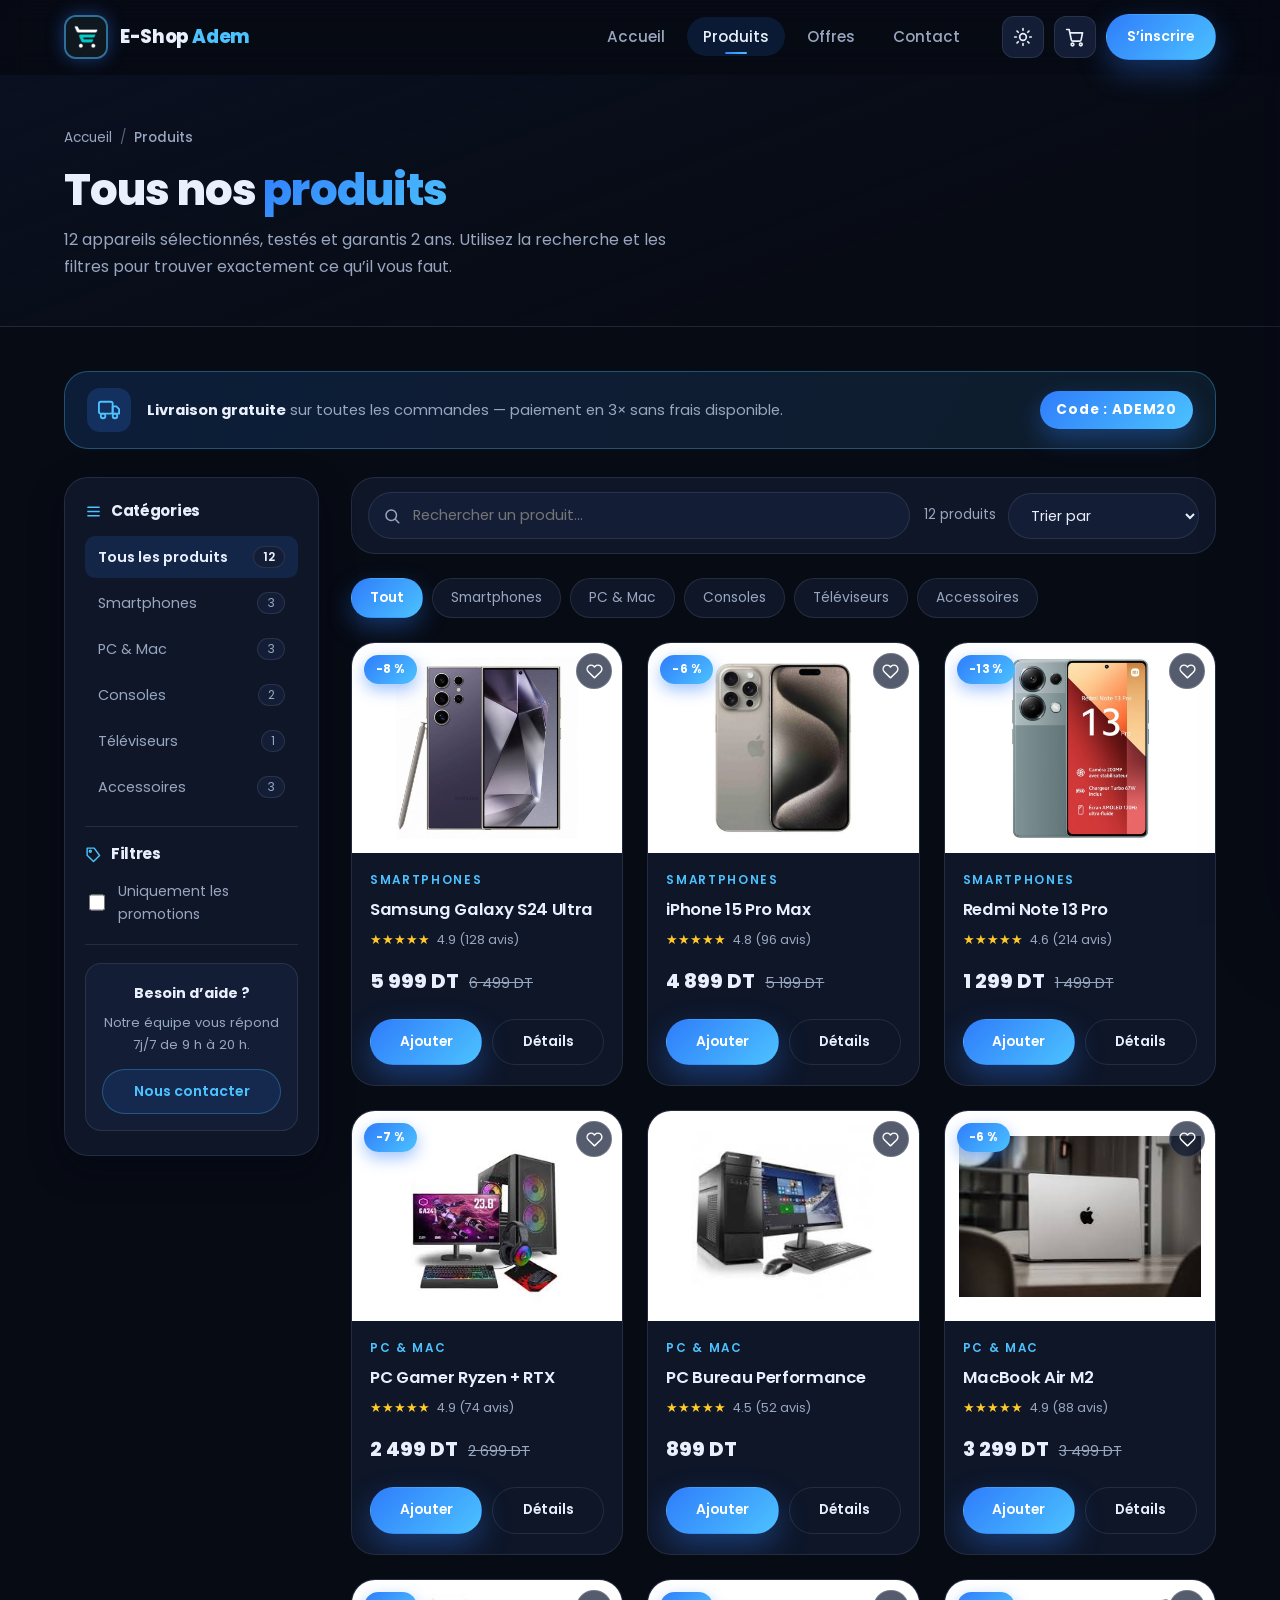
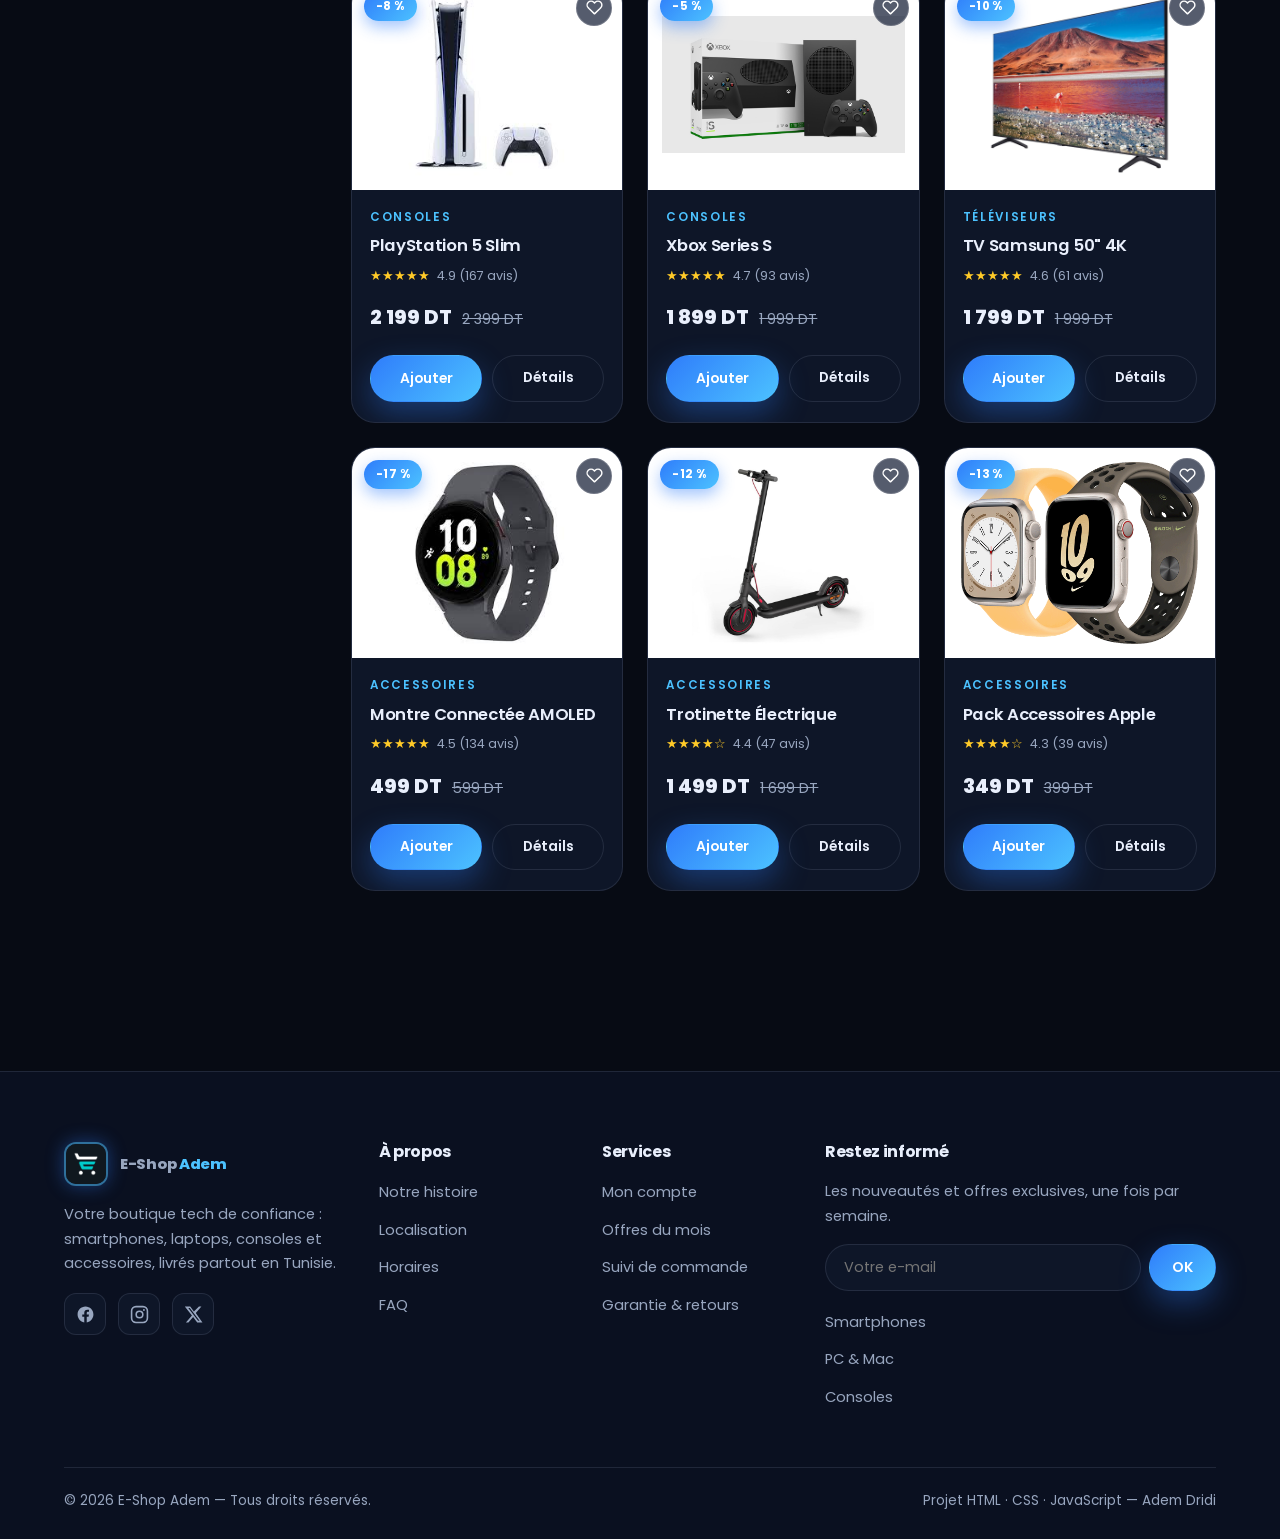
==== commit ab579ff2: "Remplace l'image iPhone 15 (apple.png) par iphone15.jpeg sur la page produit" ====
--- a/produits.html
+++ b/produits.html
@@ -154,7 +154,7 @@
                 <span class="pc-badge">-6 %</span>
                 <button class="pc-wish" type="button" aria-label="Favoris"><svg viewBox="0 0 24 24" fill="none" stroke="currentColor" stroke-width="2" stroke-linecap="round" stroke-linejoin="round"><path d="M20.8 4.6a5.5 5.5 0 0 0-7.8 0L12 5.7l-1-1.1a5.5 5.5 0 0 0-7.8 7.8l1 1.1L12 21l7.8-7.5 1-1.1a5.5 5.5 0 0 0 0-7.8z"/></svg></button>
                 <a class="pc-link" href="produit.html?p=iphone15" aria-label="Voir le produit"></a>
-                <img src="images/apple.png" alt="iPhone 15 Pro Max">
+                <img src="images/iphone15.jpeg" alt="iPhone 15 Pro Max">
               </div>
               <div class="pc-body">
                 <span class="pc-cat">Smartphones</span>
@@ -162,7 +162,7 @@
                 <div class="pc-rating"><span class="stars">★★★★★</span> 4.8 (96 avis)</div>
                 <div class="pc-price"><span class="now">4 899 DT</span><span class="old">5 199 DT</span></div>
                 <div class="pc-actions">
-                  <button class="btn btn-primary" data-add-cart="iphone15" data-name="iPhone 15 Pro Max" data-price="4899" data-img="images/apple.png">Ajouter</button>
+                  <button class="btn btn-primary" data-add-cart="iphone15" data-name="iPhone 15 Pro Max" data-price="4899" data-img="images/iphone15.jpeg">Ajouter</button>
                   <a class="btn btn-ghost" href="produit.html?p=iphone15">Détails</a>
                 </div>
               </div>
